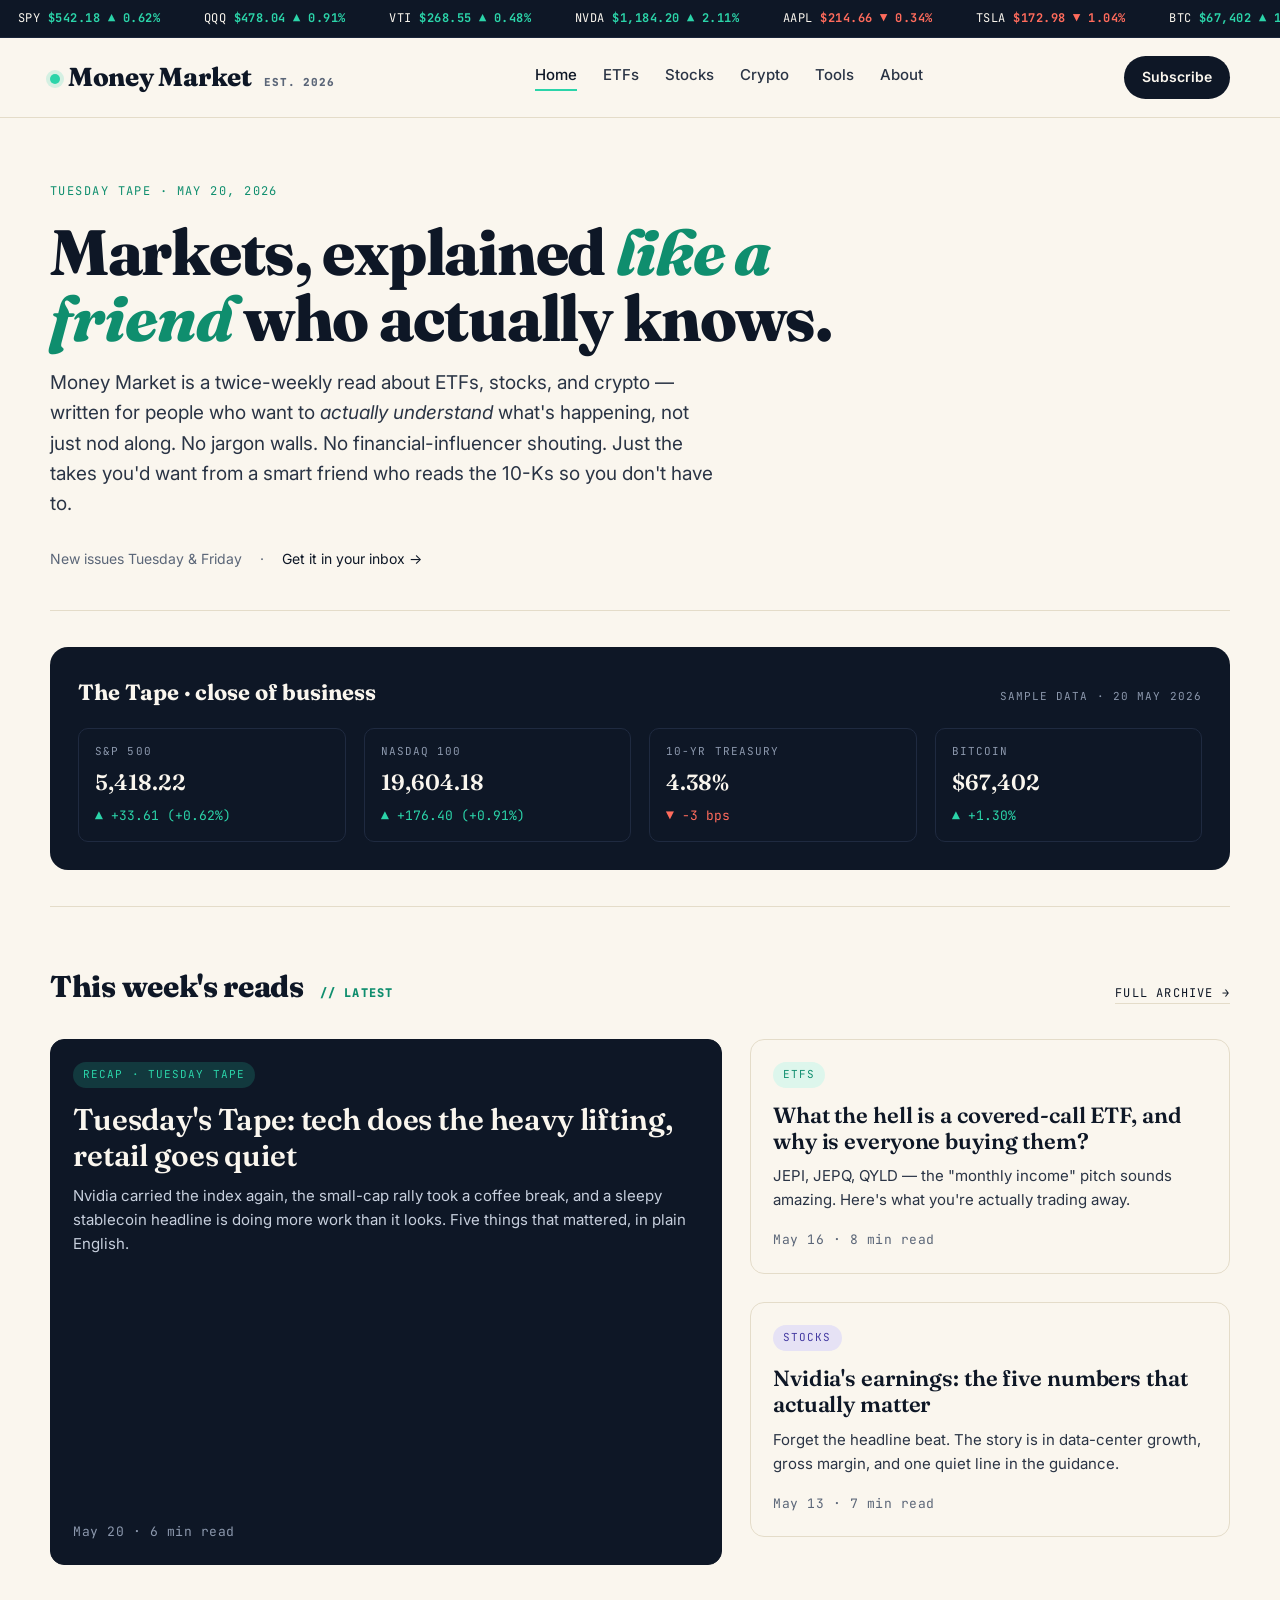
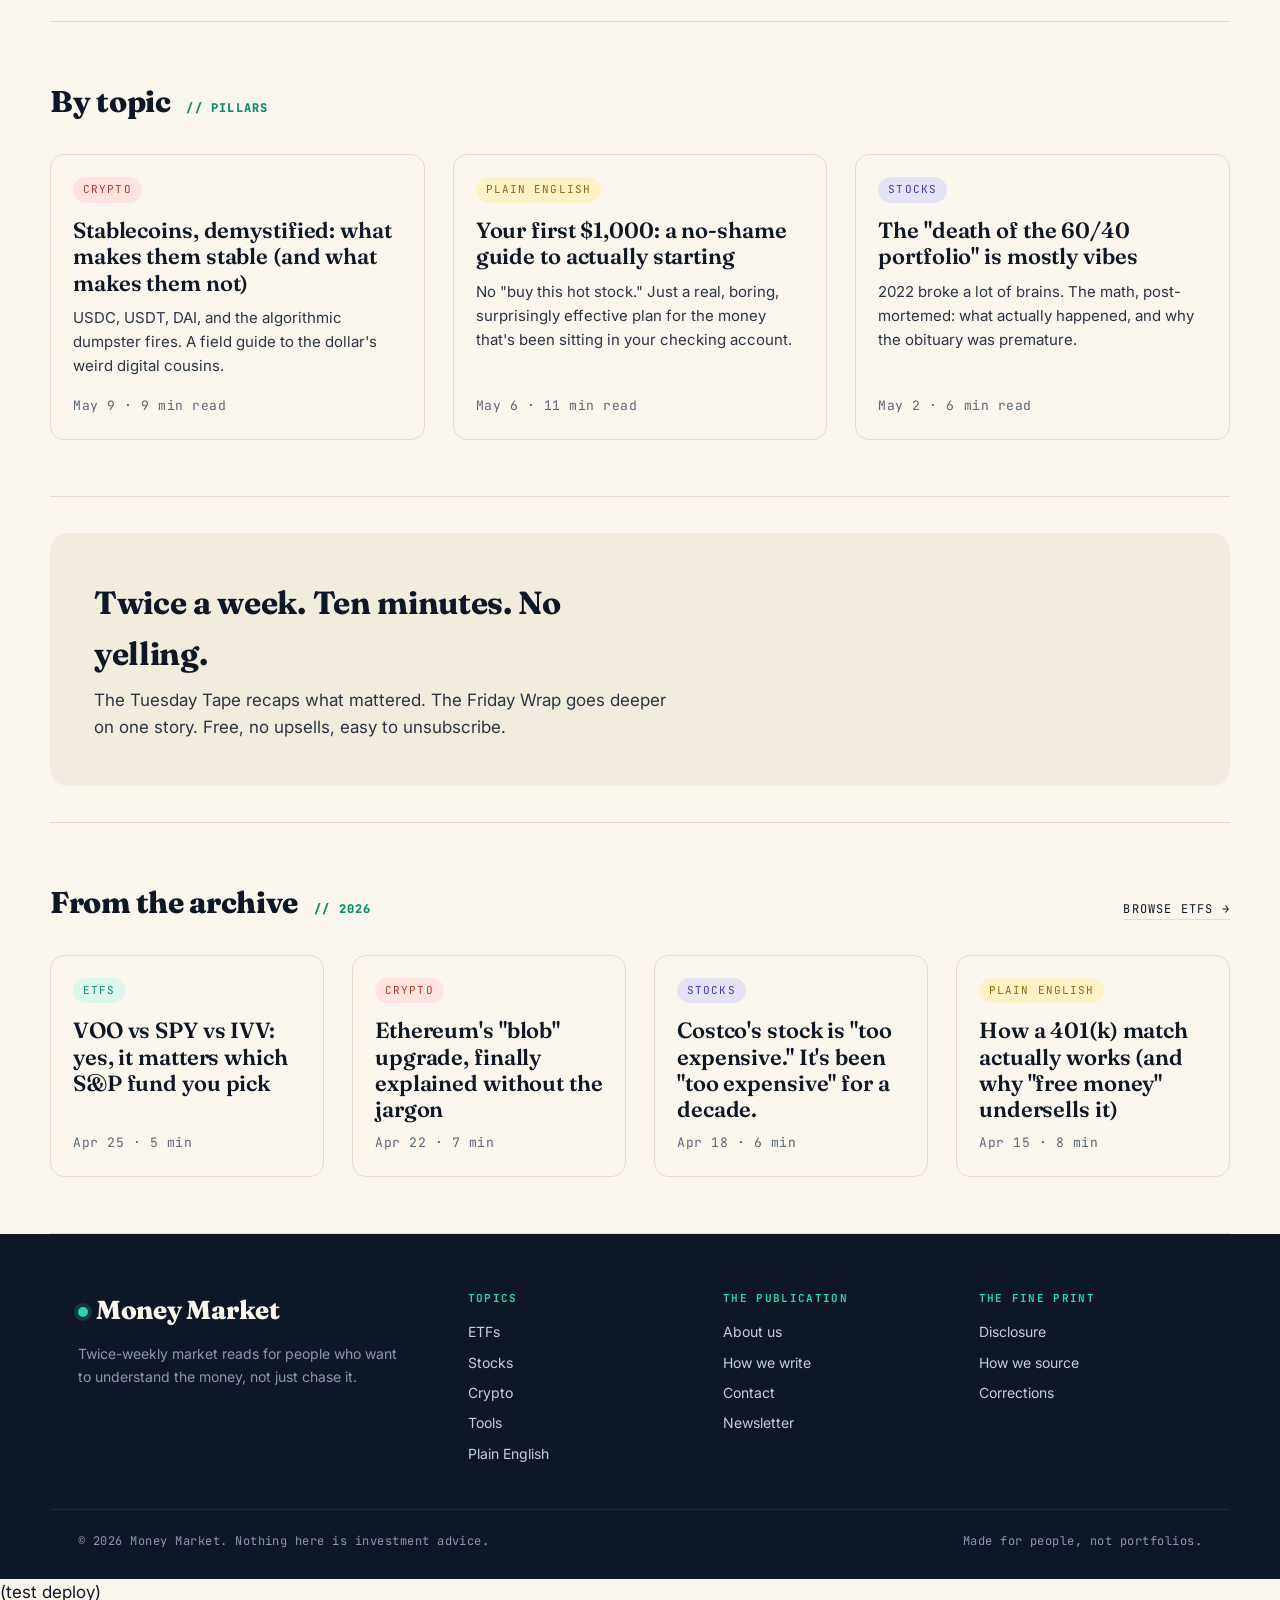
==== index.html @ 5005f194 "Update index.html" ====
<!doctype html>
<html lang="en">
<head>
  <meta charset="utf-8">
  <meta name="viewport" content="width=device-width, initial-scale=1">
  <title>Money Market — Markets, explained like a friend who doesent actually knows.</title>
  <meta name="description" content="Twice-weekly takes on ETFs, stocks, and crypto for people who want to actually understand what's happening — not just nod along.">
  <link rel="stylesheet" href="styles.css">
</head>
<body>

  <!-- Mock ticker (decorative). Sample data only, see disclosure. -->
  <div class="ticker" aria-hidden="true">
    <div class="ticker__track">
      <span>SPY <b class="up">$542.18 ▲ 0.62%</b></span>
      <span>QQQ <b class="up">$478.04 ▲ 0.91%</b></span>
      <span>VTI <b class="up">$268.55 ▲ 0.48%</b></span>
      <span>NVDA <b class="up">$1,184.20 ▲ 2.11%</b></span>
      <span>AAPL <b class="down">$214.66 ▼ 0.34%</b></span>
      <span>TSLA <b class="down">$172.98 ▼ 1.04%</b></span>
      <span>BTC <b class="up">$67,402 ▲ 1.30%</b></span>
      <span>ETH <b class="up">$3,712 ▲ 0.88%</b></span>
      <span>JEPI <b class="flat">$57.21 ◆ 0.02%</b></span>
      <span>SCHD <b class="up">$28.94 ▲ 0.21%</b></span>
      <span>VOO <b class="up">$498.10 ▲ 0.59%</b></span>
      <span>SOL <b class="down">$162.40 ▼ 2.10%</b></span>
      <!-- duplicated for seamless loop -->
      <span>SPY <b class="up">$542.18 ▲ 0.62%</b></span>
      <span>QQQ <b class="up">$478.04 ▲ 0.91%</b></span>
      <span>VTI <b class="up">$268.55 ▲ 0.48%</b></span>
      <span>NVDA <b class="up">$1,184.20 ▲ 2.11%</b></span>
      <span>AAPL <b class="down">$214.66 ▼ 0.34%</b></span>
      <span>TSLA <b class="down">$172.98 ▼ 1.04%</b></span>
      <span>BTC <b class="up">$67,402 ▲ 1.30%</b></span>
      <span>ETH <b class="up">$3,712 ▲ 0.88%</b></span>
    </div>
  </div>

  <header class="site-header">
    <div class="wrap nav">
      <a class="brand" href="index.html">
        <span class="brand__dot"></span>Money Market
        <span class="brand__tag">est. 2026</span>
      </a>
      <nav class="nav__links">
        <a href="index.html" class="active">Home</a>
        <a href="etfs.html">ETFs</a>
        <a href="stocks.html">Stocks</a>
        <a href="crypto.html">Crypto</a>
        <a href="tools.html">Tools</a>
        <a href="about.html">About</a>
      </nav>
      <a class="btn" href="#newsletter">Subscribe</a>
    </div>
  </header>

  <!-- HERO -->
  <section class="wrap hero">
    <div class="hero__eyebrow">Tuesday Tape · May 20, 2026</div>
    <h1 class="hero__title">Markets, explained <em>like a friend</em> who actually knows.</h1>
    <p class="hero__lede">
      Money Market is a twice-weekly read about ETFs, stocks, and crypto — written for
      people who want to <em>actually understand</em> what's happening, not just nod along.
      No jargon walls. No financial-influencer shouting. Just the takes you'd want from a smart friend
      who reads the 10-Ks so you don't have to.
    </p>
    <div class="hero__meta">
      <span>New issues Tuesday &amp; Friday</span>
      <span>·</span>
      <a href="#newsletter">Get it in your inbox →</a>
    </div>
  </section>

  <!-- MARKET SNAPSHOT -->
  <section class="wrap section section--tight">
    <div class="snapshot">
      <div class="snapshot__head">
        <h3>The Tape · close of business</h3>
        <span>Sample data · 20 May 2026</span>
      </div>
      <div class="snap">
        <div class="snap__label">S&amp;P 500</div>
        <div class="snap__price">5,418.22</div>
        <div class="snap__delta up">▲ +33.61 (+0.62%)</div>
      </div>
      <div class="snap">
        <div class="snap__label">Nasdaq 100</div>
        <div class="snap__price">19,604.18</div>
        <div class="snap__delta up">▲ +176.40 (+0.91%)</div>
      </div>
      <div class="snap">
        <div class="snap__label">10-Yr Treasury</div>
        <div class="snap__price">4.38%</div>
        <div class="snap__delta down">▼ −3 bps</div>
      </div>
      <div class="snap">
        <div class="snap__label">Bitcoin</div>
        <div class="snap__price">$67,402</div>
        <div class="snap__delta up">▲ +1.30%</div>
      </div>
    </div>
  </section>

  <!-- LATEST -->
  <section class="wrap section">
    <div class="section__head">
      <h2 class="section__title">This week's reads <small>// LATEST</small></h2>
      <a class="section__more" href="#archive">Full archive →</a>
    </div>

    <div class="grid grid--2">
      <article class="card card--feature">
        <span class="card__chip">Recap · Tuesday Tape</span>
        <h3 class="card__title"><a href="articles/tuesdays-tape.html">Tuesday's Tape: tech does the heavy lifting, retail goes quiet</a></h3>
        <p class="card__dek">
          Nvidia carried the index again, the small-cap rally took a coffee break, and a sleepy
          stablecoin headline is doing more work than it looks. Five things that mattered, in plain English.
        </p>
        <div class="card__meta">May 20 · 6 min read</div>
      </article>

      <div class="grid">
        <article class="card">
          <span class="card__chip card__chip--etf">ETFs</span>
          <h3 class="card__title"><a href="articles/covered-call-etfs.html">What the hell is a covered-call ETF, and why is everyone buying them?</a></h3>
          <p class="card__dek">JEPI, JEPQ, QYLD — the "monthly income" pitch sounds amazing. Here's what you're actually trading away.</p>
          <div class="card__meta">May 16 · 8 min read</div>
        </article>
        <article class="card">
          <span class="card__chip card__chip--stocks">Stocks</span>
          <h3 class="card__title"><a href="articles/nvidia-earnings.html">Nvidia's earnings: the five numbers that actually matter</a></h3>
          <p class="card__dek">Forget the headline beat. The story is in data-center growth, gross margin, and one quiet line in the guidance.</p>
          <div class="card__meta">May 13 · 7 min read</div>
        </article>
      </div>
    </div>
  </section>

  <!-- CATEGORIES -->
  <section class="wrap section">
    <div class="section__head">
      <h2 class="section__title">By topic <small>// PILLARS</small></h2>
    </div>
    <div class="grid grid--3">
      <article class="card">
        <span class="card__chip card__chip--crypto">Crypto</span>
        <h3 class="card__title"><a href="articles/stablecoins.html">Stablecoins, demystified: what makes them stable (and what makes them not)</a></h3>
        <p class="card__dek">USDC, USDT, DAI, and the algorithmic dumpster fires. A field guide to the dollar's weird digital cousins.</p>
        <div class="card__meta">May 9 · 9 min read</div>
      </article>
      <article class="card">
        <span class="card__chip card__chip--plain">Plain English</span>
        <h3 class="card__title"><a href="articles/first-1000.html">Your first $1,000: a no-shame guide to actually starting</a></h3>
        <p class="card__dek">No "buy this hot stock." Just a real, boring, surprisingly effective plan for the money that's been sitting in your checking account.</p>
        <div class="card__meta">May 6 · 11 min read</div>
      </article>
      <article class="card">
        <span class="card__chip card__chip--stocks">Stocks</span>
        <h3 class="card__title"><a href="articles/sixty-forty-vibes.html">The "death of the 60/40 portfolio" is mostly vibes</a></h3>
        <p class="card__dek">2022 broke a lot of brains. The math, post-mortemed: what actually happened, and why the obituary was premature.</p>
        <div class="card__meta">May 2 · 6 min read</div>
      </article>
    </div>
  </section>

  <!-- NEWSLETTER -->
  <section class="wrap section section--tight" id="newsletter">
    <div class="newsletter">
      <div>
        <h3>Twice a week. Ten minutes. No yelling.</h3>
        <p>The Tuesday Tape recaps what mattered. The Friday Wrap goes deeper on one story. Free, no upsells, easy to unsubscribe.</p>
      </div>
      <div class="beehiiv-embed">
        <script async src="https://subscribe-forms.beehiiv.com/v3/loader.js" data-beehiiv-form="59157cc8-a5b9-41ae-bf1d-0d9bd7d97d6d"></script>
      </div>
    </div>
  </section>

  <!-- ARCHIVE TEASER -->
  <section class="wrap section" id="archive">
    <div class="section__head">
      <h2 class="section__title">From the archive <small>// 2026</small></h2>
      <a class="section__more" href="etfs.html">Browse ETFs →</a>
    </div>
    <div class="grid grid--4">
      <article class="card">
        <span class="card__chip card__chip--etf">ETFs</span>
        <h3 class="card__title"><a href="etfs.html">VOO vs SPY vs IVV: yes, it matters which S&amp;P fund you pick</a></h3>
        <div class="card__meta">Apr 25 · 5 min</div>
      </article>
      <article class="card">
        <span class="card__chip card__chip--crypto">Crypto</span>
        <h3 class="card__title"><a href="crypto.html">Ethereum's "blob" upgrade, finally explained without the jargon</a></h3>
        <div class="card__meta">Apr 22 · 7 min</div>
      </article>
      <article class="card">
        <span class="card__chip card__chip--stocks">Stocks</span>
        <h3 class="card__title"><a href="stocks.html">Costco's stock is "too expensive." It's been "too expensive" for a decade.</a></h3>
        <div class="card__meta">Apr 18 · 6 min</div>
      </article>
      <article class="card">
        <span class="card__chip card__chip--plain">Plain English</span>
        <h3 class="card__title"><a href="articles/first-1000.html">How a 401(k) match actually works (and why "free money" undersells it)</a></h3>
        <div class="card__meta">Apr 15 · 8 min</div>
      </article>
    </div>
  </section>

  <!-- FOOTER -->
  <footer class="site-footer">
    <div class="wrap footer__grid">
      <div class="footer__brand">
        <a class="brand" href="index.html"><span class="brand__dot"></span>Money Market</a>
        <p>Twice-weekly market reads for people who want to understand the money, not just chase it.</p>
      </div>
      <div class="footer__col">
        <h4>Topics</h4>
        <ul>
          <li><a href="etfs.html">ETFs</a></li>
          <li><a href="stocks.html">Stocks</a></li>
          <li><a href="crypto.html">Crypto</a></li>
          <li><a href="tools.html">Tools</a></li>
          <li><a href="#">Plain English</a></li>
        </ul>
      </div>
      <div class="footer__col">
        <h4>The publication</h4>
        <ul>
          <li><a href="about.html">About us</a></li>
          <li><a href="about.html#voice">How we write</a></li>
          <li><a href="about.html#contact">Contact</a></li>
          <li><a href="#newsletter">Newsletter</a></li>
        </ul>
      </div>
      <div class="footer__col">
        <h4>The fine print</h4>
        <ul>
          <li><a href="about.html#disclosure">Disclosure</a></li>
          <li><a href="about.html#methodology">How we source</a></li>
          <li><a href="about.html#corrections">Corrections</a></li>
        </ul>
      </div>
    </div>
    <div class="wrap footer__legal">
      <span>© 2026 Money Market. Nothing here is investment advice.</span>
      <span>Made for people, not portfolios.</span>
    </div>
  </footer>

</body>
</html>
(test deploy)
---- styles.css ----
/* =========================================================
   Money Market — site stylesheet
   Voice: smart-friend conversational. Design: editorial, calm,
   with a tape-machine wink. No corporate dashboard energy.
   ========================================================= */

@import url('https://fonts.googleapis.com/css2?family=Fraunces:opsz,wght@9..144,400;9..144,600;9..144,800&family=Inter:wght@400;500;600;700&family=JetBrains+Mono:wght@500&display=swap');

:root {
  --ink:        #0E1726;   /* near-black navy, primary text */
  --ink-soft:   #2A3445;   /* secondary text */
  --slate:      #5B6678;   /* muted */
  --paper:      #FAF6EE;   /* warm cream background */
  --paper-2:    #F2ECDF;   /* slightly deeper cream for cards */
  --rule:       #E4DCC9;   /* hairlines on cream */
  --mint:       #2BD4A9;   /* money green, modern */
  --mint-deep:  #0F8E6E;   /* legible green on cream */
  --coral:      #FF6B5C;   /* down moves, warnings */
  --gold:       #E0B14A;   /* highlighter */
  --shadow:     0 1px 0 var(--rule), 0 18px 40px -28px rgba(14,23,38,0.25);

  --display: 'Fraunces', Georgia, 'Times New Roman', serif;
  --body:    'Inter', system-ui, -apple-system, Segoe UI, Roboto, sans-serif;
  --mono:    'JetBrains Mono', ui-monospace, SFMono-Regular, Menlo, monospace;

  --maxw: 1180px;
}

* { box-sizing: border-box; }

html { scroll-behavior: smooth; }

body {
  margin: 0;
  background: var(--paper);
  color: var(--ink);
  font-family: var(--body);
  font-size: 17px;
  line-height: 1.6;
  -webkit-font-smoothing: antialiased;
  text-rendering: optimizeLegibility;
}

a { color: var(--ink); text-decoration: none; border-bottom: 1px solid var(--rule); transition: border-color .15s, color .15s; }
a:hover { color: var(--mint-deep); border-color: var(--mint); }

img { max-width: 100%; display: block; }

.wrap { max-width: var(--maxw); margin: 0 auto; padding: 0 28px; }

/* ---------- Ticker tape ---------- */
.ticker {
  background: var(--ink);
  color: var(--paper);
  font-family: var(--mono);
  font-size: 12px;
  letter-spacing: .04em;
  overflow: hidden;
  white-space: nowrap;
  border-bottom: 1px solid #1a253a;
}
.ticker__track {
  display: inline-block;
  padding: 9px 0;
  animation: tape 60s linear infinite;
}
.ticker span { margin: 0 18px; }
.ticker .up   { color: var(--mint); }
.ticker .down { color: var(--coral); }
.ticker .flat { color: #9aa6b8; }
@keyframes tape { from { transform: translateX(0); } to { transform: translateX(-50%); } }

/* ---------- Header / nav ---------- */
.site-header {
  position: sticky; top: 0; z-index: 30;
  background: var(--paper);
  border-bottom: 1px solid var(--rule);
}
.nav {
  display: flex; align-items: center; justify-content: space-between;
  padding: 18px 0;
}
.brand {
  display: inline-flex; align-items: baseline; gap: 8px;
  font-family: var(--display);
  font-weight: 800;
  font-size: 26px;
  letter-spacing: -.01em;
  color: var(--ink);
  border: 0;
}
.brand__dot {
  display: inline-block; width: 10px; height: 10px;
  background: var(--mint); border-radius: 50%;
  transform: translateY(-2px);
  box-shadow: 0 0 0 4px rgba(43,212,169,.18);
}
.brand__tag {
  font-family: var(--mono); font-size: 11px; color: var(--slate);
  letter-spacing: .08em; text-transform: uppercase;
  margin-left: 4px;
}
.nav__links { display: flex; gap: 26px; }
.nav__links a {
  border: 0; font-weight: 500; font-size: 15px; color: var(--ink-soft);
}
.nav__links a:hover { color: var(--mint-deep); }
.nav__links a.active { color: var(--ink); border-bottom: 2px solid var(--mint); padding-bottom: 2px; }

.btn {
  display: inline-block;
  background: var(--ink); color: var(--paper);
  font-weight: 600; font-size: 14px;
  padding: 10px 18px; border-radius: 999px;
  border: 0; cursor: pointer;
  transition: transform .1s, background .15s;
}
.btn:hover { background: var(--mint-deep); color: var(--paper); }
.btn--ghost { background: transparent; color: var(--ink); border: 1px solid var(--ink); }
.btn--ghost:hover { background: var(--ink); color: var(--paper); }

/* ---------- Hero ---------- */
.hero {
  padding: 64px 0 40px;
  border-bottom: 1px solid var(--rule);
}
.hero__eyebrow {
  font-family: var(--mono); font-size: 12px; letter-spacing: .12em;
  color: var(--mint-deep); text-transform: uppercase; margin-bottom: 18px;
}
.hero__title {
  font-family: var(--display);
  font-weight: 800;
  font-size: clamp(38px, 5vw, 64px);
  line-height: 1.04;
  letter-spacing: -.02em;
  margin: 0 0 16px;
  max-width: 18ch;
}
.hero__title em { font-style: italic; color: var(--mint-deep); }
.hero__lede {
  font-size: 19px; max-width: 56ch; color: var(--ink-soft);
  margin: 0 0 28px;
}
.hero__meta { display: flex; gap: 18px; align-items: center; font-size: 14px; color: var(--slate); }
.hero__meta a { border: 0; }

/* ---------- Section heads ---------- */
.section { padding: 56px 0; border-bottom: 1px solid var(--rule); }
.section--tight { padding: 36px 0; }
.section__head {
  display: flex; align-items: baseline; justify-content: space-between;
  margin-bottom: 28px;
}
.section__title {
  font-family: var(--display); font-weight: 800; font-size: 30px;
  letter-spacing: -.01em; margin: 0;
}
.section__title small { font-family: var(--mono); font-size: 12px; color: var(--mint-deep); margin-left: 10px; letter-spacing: .1em; }
.section__more { font-family: var(--mono); font-size: 12px; letter-spacing: .1em; text-transform: uppercase; }

/* ---------- Card grid ---------- */
.grid { display: grid; gap: 28px; }
.grid--3 { grid-template-columns: repeat(3, 1fr); }
.grid--2 { grid-template-columns: 1.4fr 1fr; }
.grid--4 { grid-template-columns: repeat(4, 1fr); }
@media (max-width: 900px) {
  .grid--3, .grid--4 { grid-template-columns: 1fr 1fr; }
  .grid--2 { grid-template-columns: 1fr; }
}
@media (max-width: 600px) {
  .grid--3, .grid--4 { grid-template-columns: 1fr; }
}

.card {
  background: var(--paper);
  border: 1px solid var(--rule);
  border-radius: 14px;
  padding: 22px;
  display: flex; flex-direction: column;
  transition: transform .15s, box-shadow .2s;
}
.card:hover { transform: translateY(-2px); box-shadow: var(--shadow); }
.card__chip {
  align-self: flex-start;
  font-family: var(--mono); font-size: 11px;
  text-transform: uppercase; letter-spacing: .1em;
  padding: 4px 10px; border-radius: 999px;
  background: var(--paper-2); color: var(--ink-soft);
  margin-bottom: 14px;
}
.card__chip--etf    { background: #DDF6EC; color: #0F8E6E; }
.card__chip--stocks { background: #E6E2F5; color: #4339A1; }
.card__chip--crypto { background: #FFE3DE; color: #B5382B; }
.card__chip--plain  { background: #FFF1C7; color: #8a6b14; }
.card__chip--recap  { background: #1a253a; color: var(--mint); }

.card__title {
  font-family: var(--display); font-weight: 600;
  font-size: 22px; line-height: 1.2; margin: 0 0 10px;
  letter-spacing: -.005em;
}
.card__title a { border: 0; color: var(--ink); }
.card__title a:hover { color: var(--mint-deep); }
.card__dek { color: var(--ink-soft); font-size: 15px; margin: 0 0 18px; }
.card__meta { margin-top: auto; font-size: 13px; color: var(--slate); font-family: var(--mono); letter-spacing: .04em; }

.card--feature {
  grid-row: span 2;
  background: var(--ink); color: var(--paper);
  border-color: var(--ink);
}
.card--feature .card__chip { background: rgba(43,212,169,.18); color: var(--mint); }
.card--feature .card__title { font-size: 30px; }
.card--feature .card__title a { color: var(--paper); }
.card--feature .card__dek { color: #c7cfdd; }
.card--feature .card__meta { color: #8c98ad; }

/* ---------- Market snapshot widget ---------- */
.snapshot {
  background: var(--ink); color: var(--paper);
  border-radius: 18px; padding: 28px;
  display: grid; grid-template-columns: repeat(4, 1fr); gap: 18px;
}
.snapshot__head { grid-column: 1 / -1; display: flex; justify-content: space-between; align-items: baseline; }
.snapshot__head h3 { font-family: var(--display); margin: 0; font-size: 22px; }
.snapshot__head span { font-family: var(--mono); font-size: 11px; color: #8c98ad; letter-spacing: .1em; text-transform: uppercase; }
.snap {
  border: 1px solid #1f2a40; border-radius: 10px; padding: 14px 16px;
}
.snap__label { font-family: var(--mono); font-size: 11px; color: #8c98ad; letter-spacing: .1em; text-transform: uppercase; }
.snap__price { font-family: var(--display); font-weight: 600; font-size: 22px; margin-top: 4px; }
.snap__delta { font-family: var(--mono); font-size: 13px; margin-top: 6px; }
.snap__delta.up   { color: var(--mint); }
.snap__delta.down { color: var(--coral); }
@media (max-width: 700px) { .snapshot { grid-template-columns: 1fr 1fr; } }

/* ---------- Newsletter ---------- */
.newsletter {
  background: var(--paper-2); border-radius: 18px;
  padding: 44px; display: grid; grid-template-columns: 1.2fr 1fr; gap: 28px; align-items: center;
}
.newsletter h3 { font-family: var(--display); font-size: 32px; margin: 0 0 8px; letter-spacing: -.01em; }
.newsletter p { color: var(--ink-soft); margin: 0; }
.newsletter form { display: flex; gap: 8px; }
.newsletter input {
  flex: 1; padding: 14px 16px; border-radius: 999px;
  border: 1px solid var(--rule); background: var(--paper);
  font: inherit; color: var(--ink);
}
.newsletter input:focus { outline: 2px solid var(--mint); }

/* Beehiiv embed container — lives in the right column of .newsletter */
.beehiiv-embed { width: 100%; min-height: 64px; }
.beehiiv-embed iframe { width: 100% !important; max-width: none !important; }

@media (max-width: 760px) { .newsletter { grid-template-columns: 1fr; padding: 28px; } }

/* ---------- Article ---------- */
.article {
  max-width: 720px; margin: 0 auto;
  padding: 56px 28px 80px;
}
.article__chip { display: inline-block; font-family: var(--mono); font-size: 11px; text-transform: uppercase; letter-spacing: .12em; padding: 4px 10px; border-radius: 999px; background: var(--paper-2); color: var(--ink-soft); margin-bottom: 24px; }
.article h1 {
  font-family: var(--display); font-weight: 800;
  font-size: clamp(34px, 4.4vw, 52px); line-height: 1.05;
  letter-spacing: -.02em; margin: 0 0 18px;
}
.article .dek {
  font-size: 21px; line-height: 1.45; color: var(--ink-soft);
  margin: 0 0 28px; font-family: var(--display); font-weight: 400;
}
.article .byline {
  display: flex; gap: 14px; align-items: center;
  font-size: 14px; color: var(--slate);
  border-top: 1px solid var(--rule); border-bottom: 1px solid var(--rule);
  padding: 14px 0; margin-bottom: 36px;
}
.byline strong { color: var(--ink); font-weight: 600; }
.byline .dot { width: 4px; height: 4px; background: var(--slate); border-radius: 50%; }

.article p, .article ul, .article ol { font-size: 18px; line-height: 1.7; color: var(--ink); }
.article p { margin: 0 0 22px; }
.article p:first-of-type::first-letter {
  font-family: var(--display); font-weight: 800;
  font-size: 4em; line-height: .82; float: left;
  padding: 4px 10px 0 0; color: var(--mint-deep);
}
.article h2 {
  font-family: var(--display); font-weight: 700;
  font-size: 30px; letter-spacing: -.01em;
  margin: 48px 0 14px;
}
.article h3 { font-family: var(--display); font-weight: 600; font-size: 22px; margin: 36px 0 10px; }
.article ul, .article ol { padding-left: 22px; margin: 0 0 22px; }
.article li { margin-bottom: 8px; }
.article a { border-bottom: 1px solid var(--mint); }

.article blockquote {
  border: 0; margin: 36px 0;
  font-family: var(--display); font-style: italic; font-weight: 400;
  font-size: 26px; line-height: 1.3; color: var(--ink);
  border-left: 3px solid var(--mint); padding-left: 22px;
}

/* Callout boxes — the "plain english" voice */
.callout {
  background: var(--paper-2); border-radius: 14px;
  padding: 22px 24px; margin: 32px 0;
  border-left: 4px solid var(--mint);
}
.callout__label {
  font-family: var(--mono); font-size: 11px; letter-spacing: .12em;
  text-transform: uppercase; color: var(--mint-deep);
  margin-bottom: 8px; display: block;
}
.callout p { font-size: 16px; margin: 0; color: var(--ink-soft); }
.callout p + p { margin-top: 10px; }
.callout--warn { border-left-color: var(--coral); }
.callout--warn .callout__label { color: #B5382B; }
.callout--data { border-left-color: var(--gold); background: #FFF7DC; }
.callout--data .callout__label { color: #8a6b14; }

/* Tables */
.article table {
  width: 100%; border-collapse: collapse; margin: 28px 0;
  font-size: 15px;
}
.article th, .article td {
  text-align: left; padding: 12px 14px;
  border-bottom: 1px solid var(--rule);
}
.article th {
  font-family: var(--mono); font-size: 12px; text-transform: uppercase;
  letter-spacing: .08em; color: var(--slate); font-weight: 600;
  border-bottom: 2px solid var(--ink);
}
.article tbody tr:hover { background: var(--paper-2); }
.num { font-family: var(--mono); text-align: right; }
.up   { color: var(--mint-deep); }
.down { color: var(--coral); }

/* Footnote-y disclosure */
.disclosure {
  margin-top: 48px; padding-top: 22px;
  border-top: 1px solid var(--rule);
  font-size: 13px; color: var(--slate);
}

/* Read next */
.read-next { padding: 56px 0; background: var(--paper-2); border-top: 1px solid var(--rule); }

/* ---------- Footer ---------- */
.site-footer {
  background: var(--ink); color: #c7cfdd;
  padding: 56px 0 28px;
}
.site-footer a { color: #c7cfdd; border: 0; }
.site-footer a:hover { color: var(--mint); }
.footer__grid {
  display: grid; grid-template-columns: 1.6fr repeat(3, 1fr);
  gap: 32px; padding-bottom: 36px;
  border-bottom: 1px solid #1f2a40;
}
.footer__brand .brand { color: var(--paper); }
.footer__brand p { color: #8c98ad; font-size: 14px; margin: 12px 0 0; max-width: 36ch; }
.footer__col h4 {
  font-family: var(--mono); font-size: 11px; letter-spacing: .12em;
  text-transform: uppercase; color: var(--mint); margin: 0 0 14px;
}
.footer__col ul { list-style: none; padding: 0; margin: 0; }
.footer__col li { margin-bottom: 8px; font-size: 14px; }
.footer__legal {
  display: flex; justify-content: space-between; align-items: center;
  padding-top: 22px; font-size: 12px; color: #8c98ad; font-family: var(--mono);
  letter-spacing: .04em;
}
@media (max-width: 760px) { .footer__grid { grid-template-columns: 1fr 1fr; } }

/* ---------- Tiny "About this site" badge on category pages ---------- */
.category-hero {
  padding: 56px 0 36px; border-bottom: 1px solid var(--rule);
}
.category-hero h1 { font-family: var(--display); font-weight: 800; font-size: clamp(40px, 5vw, 60px); letter-spacing: -.02em; margin: 0 0 10px; }
.category-hero p { font-size: 19px; color: var(--ink-soft); max-width: 6
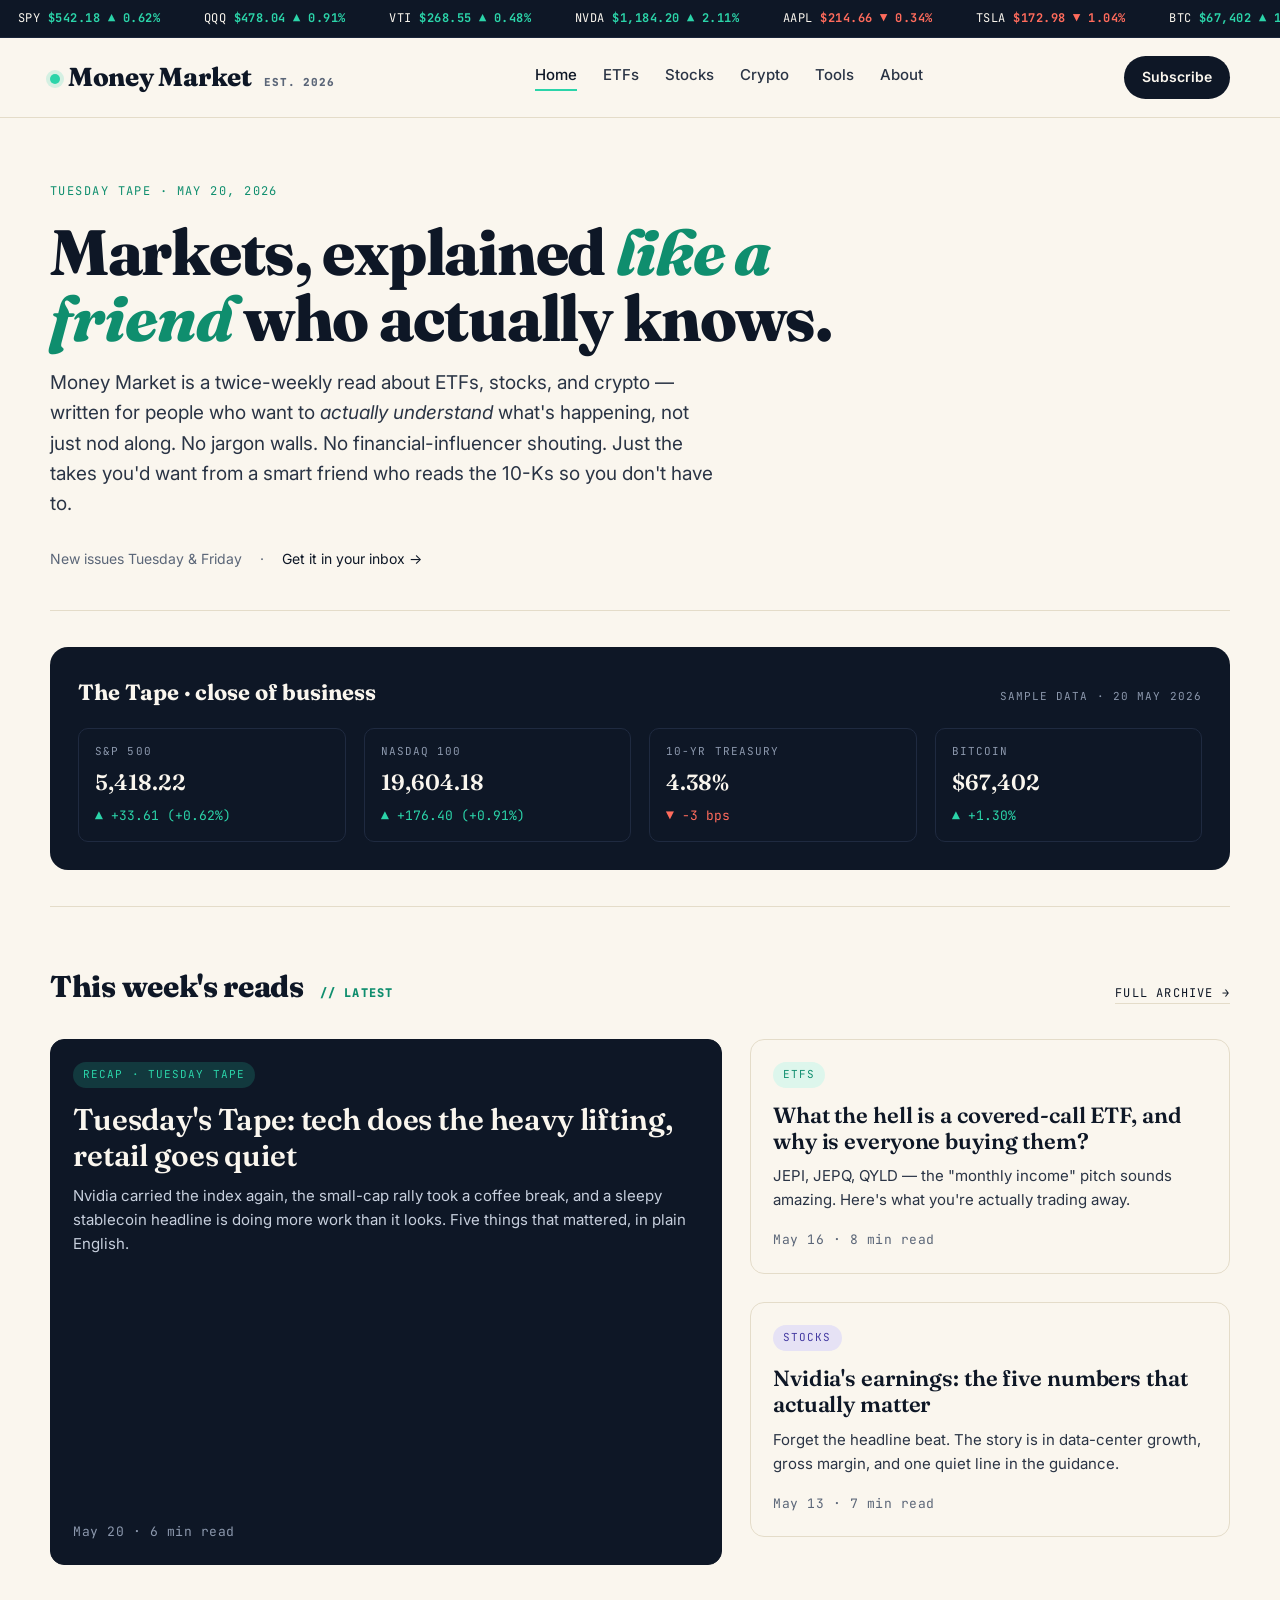
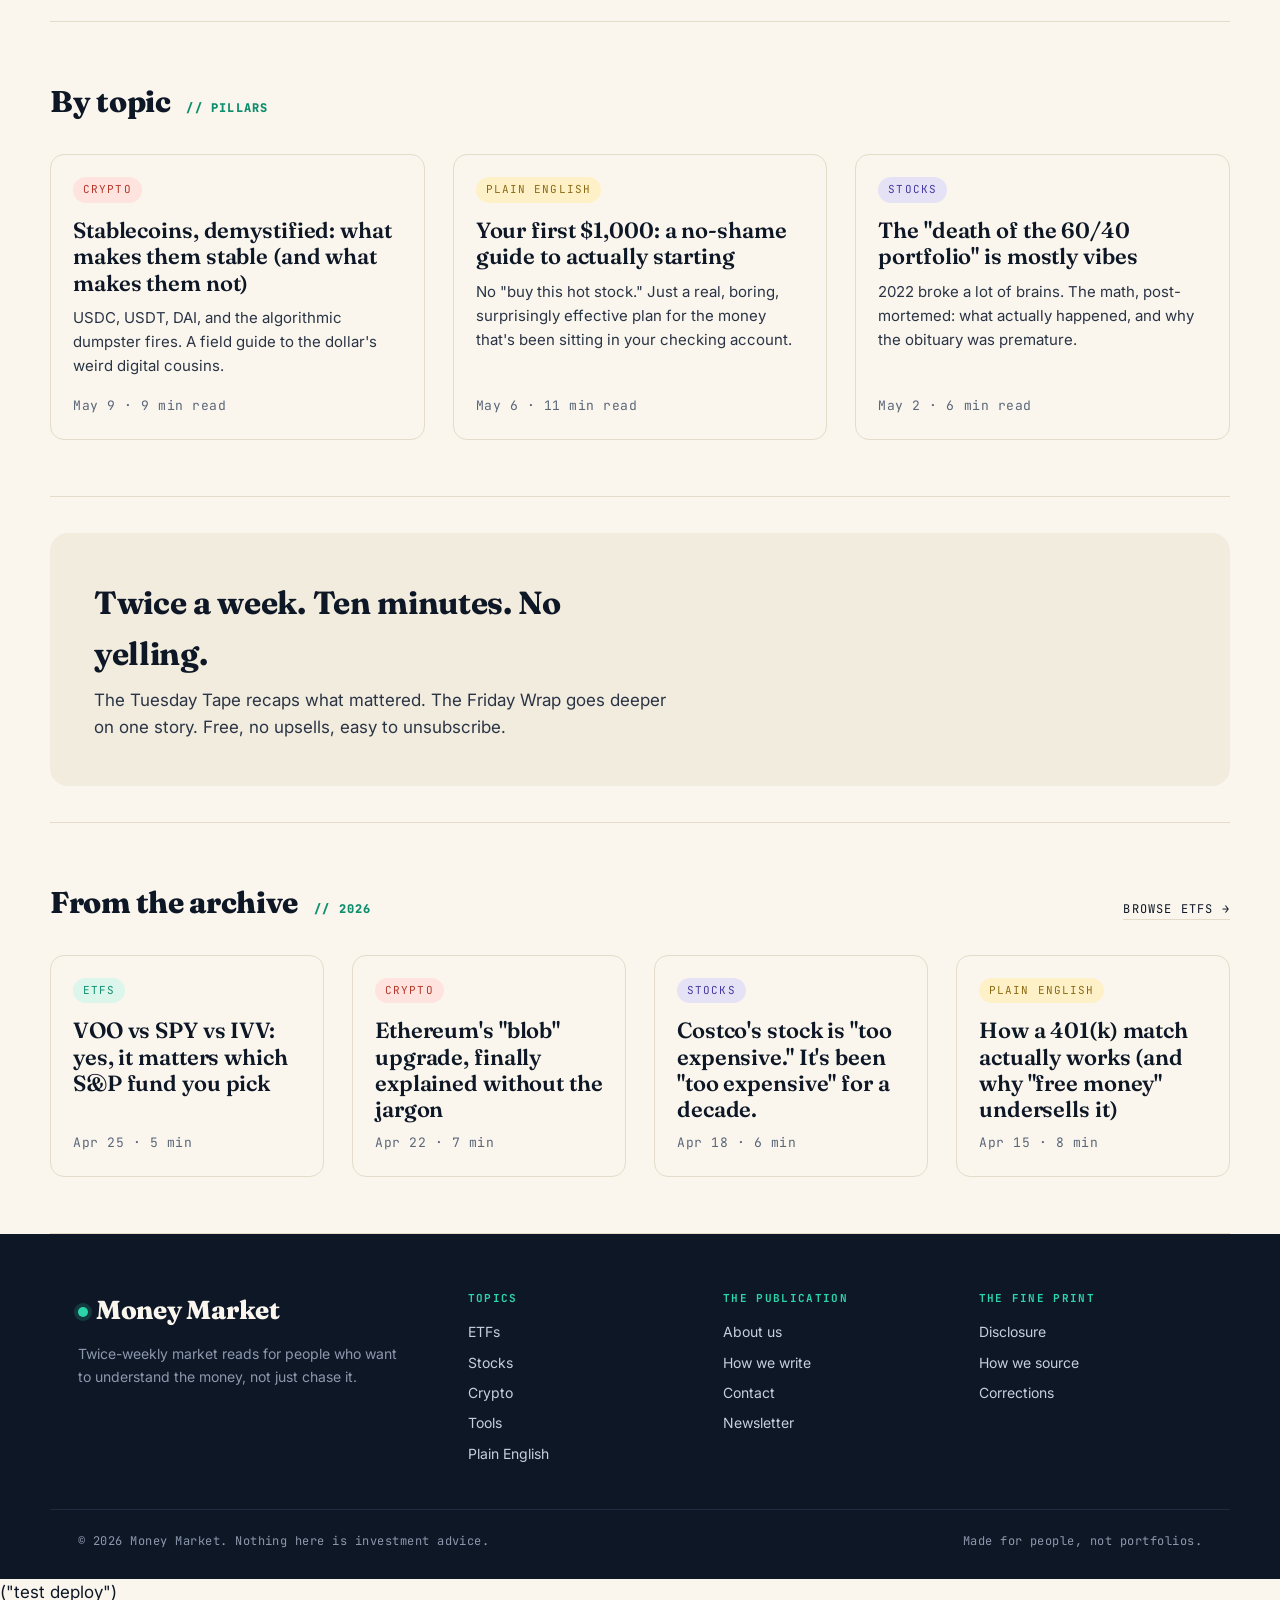
==== commit c85640d1: "Update index.html" ====
--- a/index.html
+++ b/index.html
@@ -249,4 +249,4 @@
 
 </body>
 </html>
-(test deploy)
+ ("test deploy")
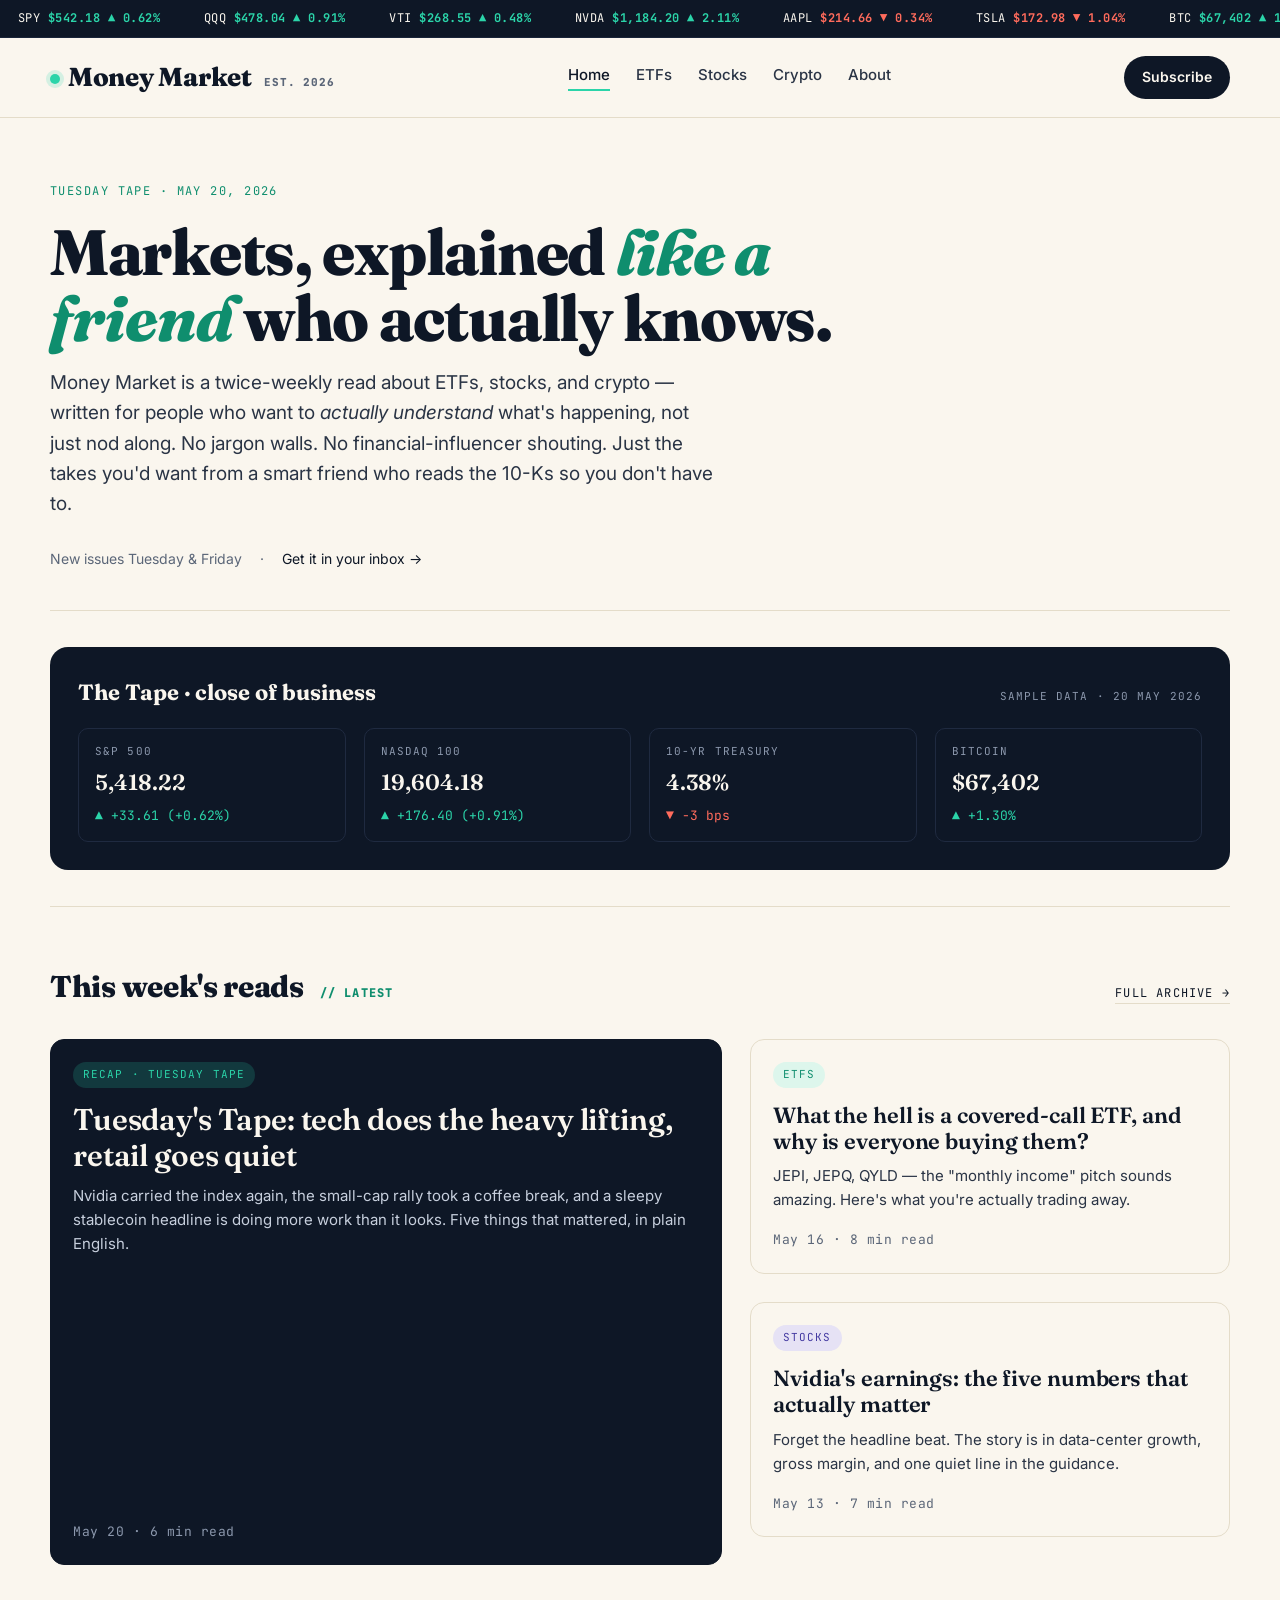
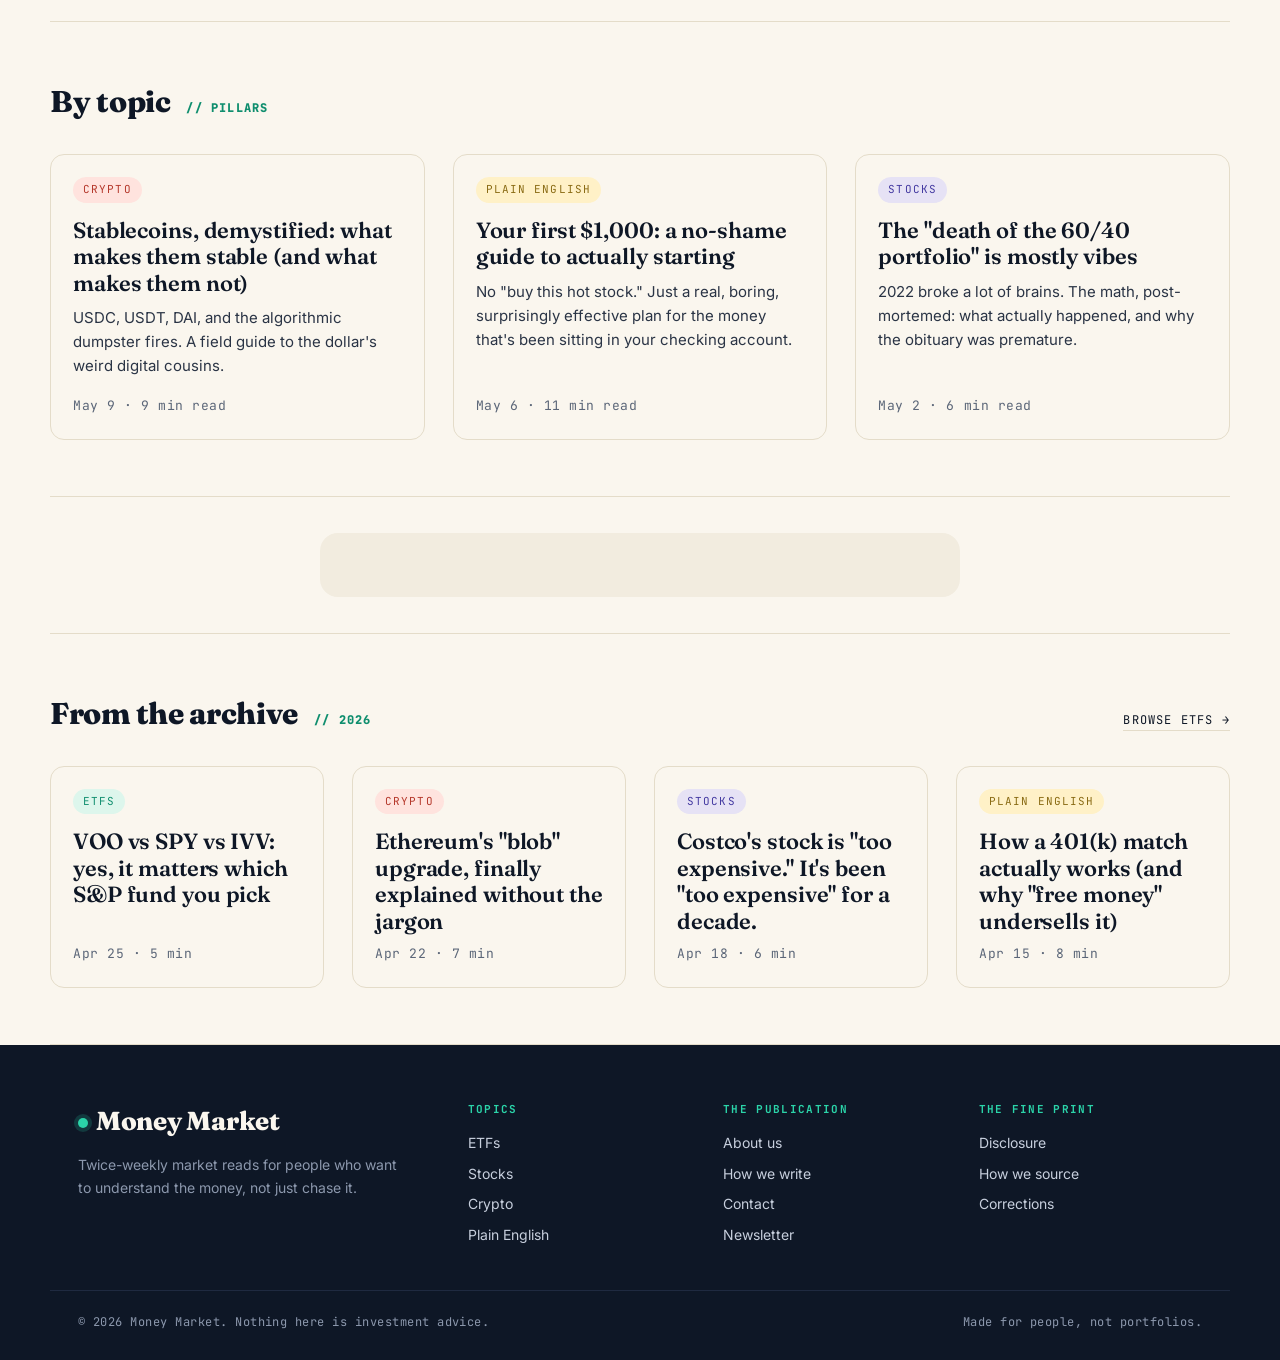
==== commit acc95cad: "Wire Beehiiv subscribe form into all pages" ====
--- a/index.html
+++ b/index.html
@@ -3,7 +3,7 @@
 <head>
   <meta charset="utf-8">
   <meta name="viewport" content="width=device-width, initial-scale=1">
-  <title>Money Market — Markets, explained like a friend who doesent actually knows.</title>
+  <title>Money Market — Markets, explained like a friend who actually knows.</title>
   <meta name="description" content="Twice-weekly takes on ETFs, stocks, and crypto for people who want to actually understand what's happening — not just nod along.">
   <link rel="stylesheet" href="styles.css">
 </head>
@@ -47,7 +47,6 @@
         <a href="etfs.html">ETFs</a>
         <a href="stocks.html">Stocks</a>
         <a href="crypto.html">Crypto</a>
-        <a href="tools.html">Tools</a>
         <a href="about.html">About</a>
       </nav>
       <a class="btn" href="#newsletter">Subscribe</a>
@@ -165,14 +164,8 @@
 
   <!-- NEWSLETTER -->
   <section class="wrap section section--tight" id="newsletter">
-    <div class="newsletter">
-      <div>
-        <h3>Twice a week. Ten minutes. No yelling.</h3>
-        <p>The Tuesday Tape recaps what mattered. The Friday Wrap goes deeper on one story. Free, no upsells, easy to unsubscribe.</p>
-      </div>
-      <div class="beehiiv-embed">
-        <script async src="https://subscribe-forms.beehiiv.com/v3/loader.js" data-beehiiv-form="59157cc8-a5b9-41ae-bf1d-0d9bd7d97d6d"></script>
-      </div>
+    <div class="newsletter-embed">
+      <script async src="https://subscribe-forms.beehiiv.com/v3/loader.js" data-beehiiv-form="59157cc8-a5b9-41ae-bf1d-0d9bd7d97d6d"></script>
     </div>
   </section>
 
@@ -219,7 +212,6 @@
           <li><a href="etfs.html">ETFs</a></li>
           <li><a href="stocks.html">Stocks</a></li>
           <li><a href="crypto.html">Crypto</a></li>
-          <li><a href="tools.html">Tools</a></li>
           <li><a href="#">Plain English</a></li>
         </ul>
       </div>
@@ -249,4 +241,3 @@
 
 </body>
 </html>
- ("test deploy")
--- a/styles.css
+++ b/styles.css
@@ -249,12 +249,15 @@
   font: inherit; color: var(--ink);
 }
 .newsletter input:focus { outline: 2px solid var(--mint); }
-
-/* Beehiiv embed container — lives in the right column of .newsletter */
-.beehiiv-embed { width: 100%; min-height: 64px; }
-.beehiiv-embed iframe { width: 100% !important; max-width: none !important; }
-
 @media (max-width: 760px) { .newsletter { grid-template-columns: 1fr; padding: 28px; } }
+
+/* Beehiiv embed wrapper */
+.newsletter-embed {
+  background: var(--paper-2); border-radius: 18px;
+  padding: 32px 24px; max-width: 640px; margin: 0 auto;
+  display: flex; justify-content: center;
+}
+.newsletter-embed iframe { max-width: 100% !important; width: 100% !important; }
 
 /* ---------- Article ---------- */
 .article {
@@ -383,4 +386,5 @@
   padding: 56px 0 36px; border-bottom: 1px solid var(--rule);
 }
 .category-hero h1 { font-family: var(--display); font-weight: 800; font-size: clamp(40px, 5vw, 60px); letter-spacing: -.02em; margin: 0 0 10px; }
-.category-hero p { font-size: 19px; color: var(--ink-soft); max-width: 6+.category-hero p { font-size: 19px; color: var(--ink-soft); max-width: 60ch; margin: 0; }
+.category-hero .chip { display: inline-block; font-family: var(--mono); font-size: 12px; letter-spacing: .12em; text-transform: uppercase; color: var(--mint-deep); margin-bottom: 14px; }
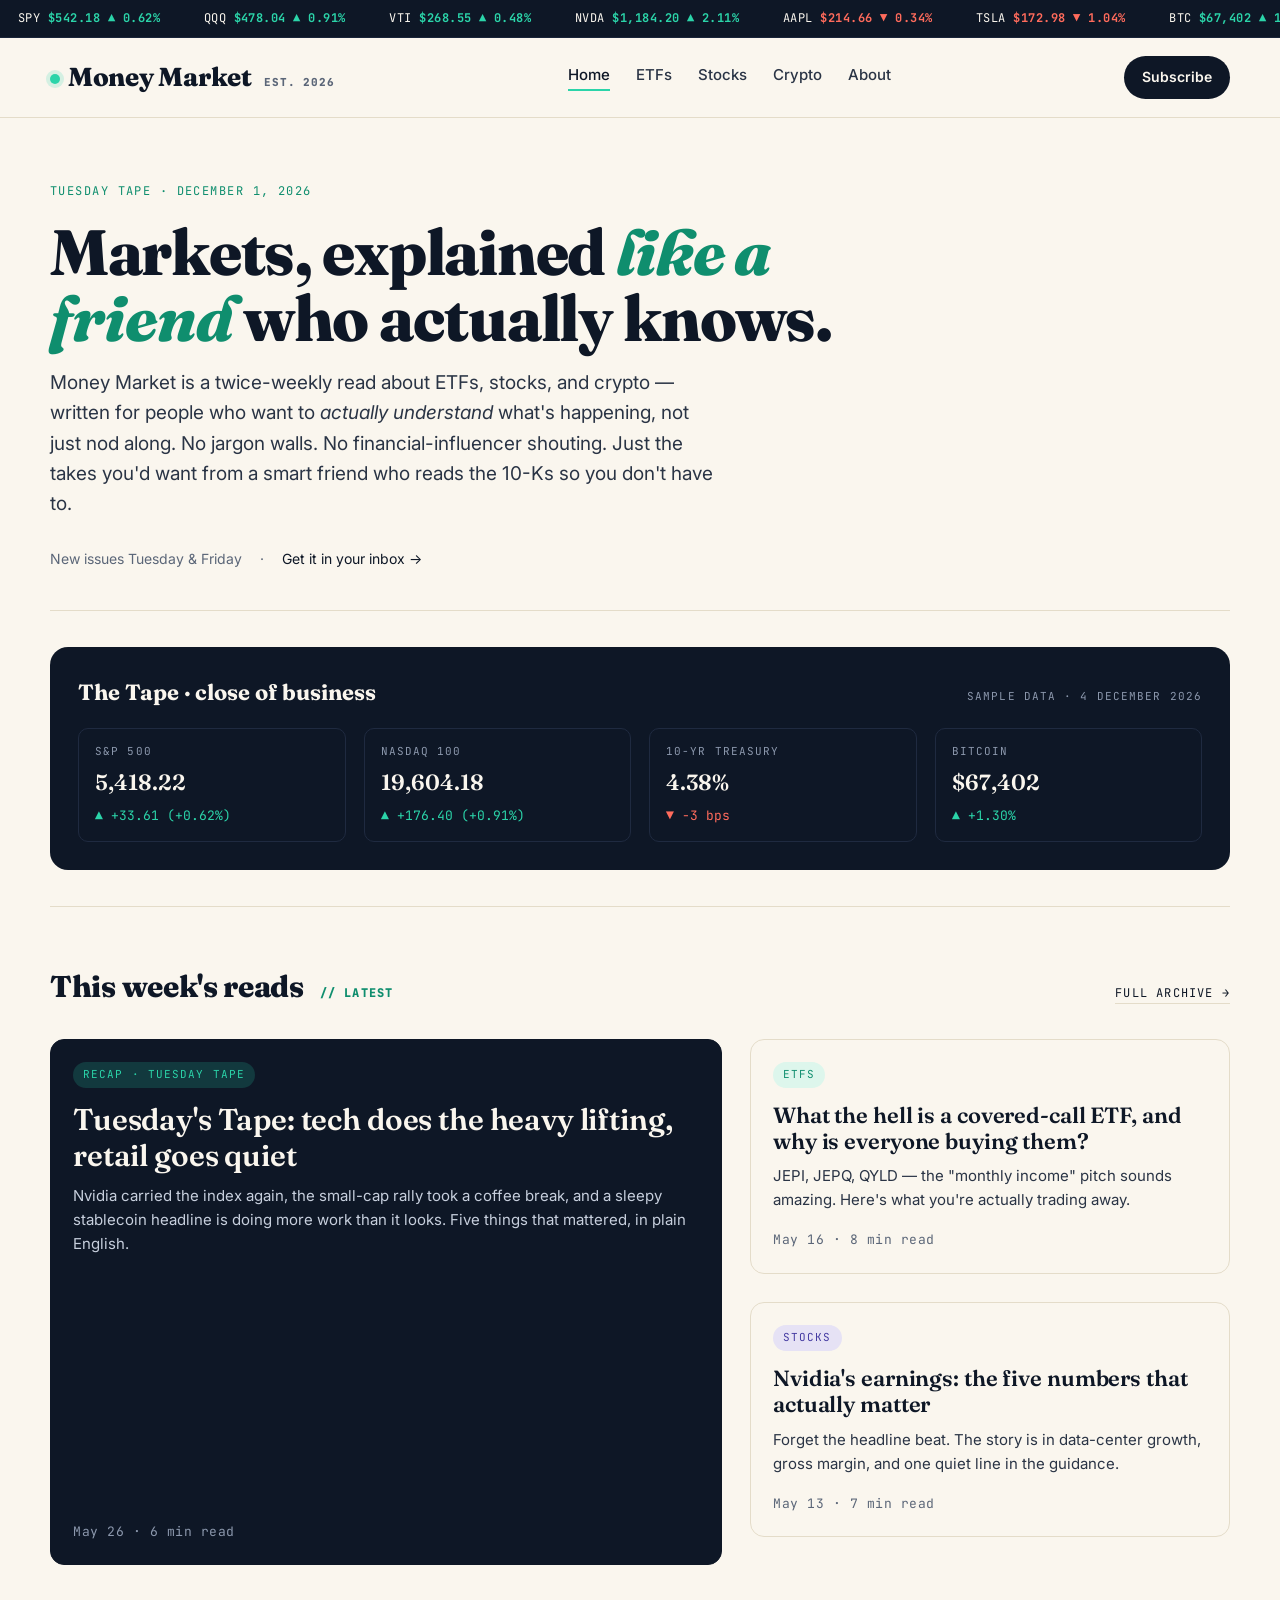
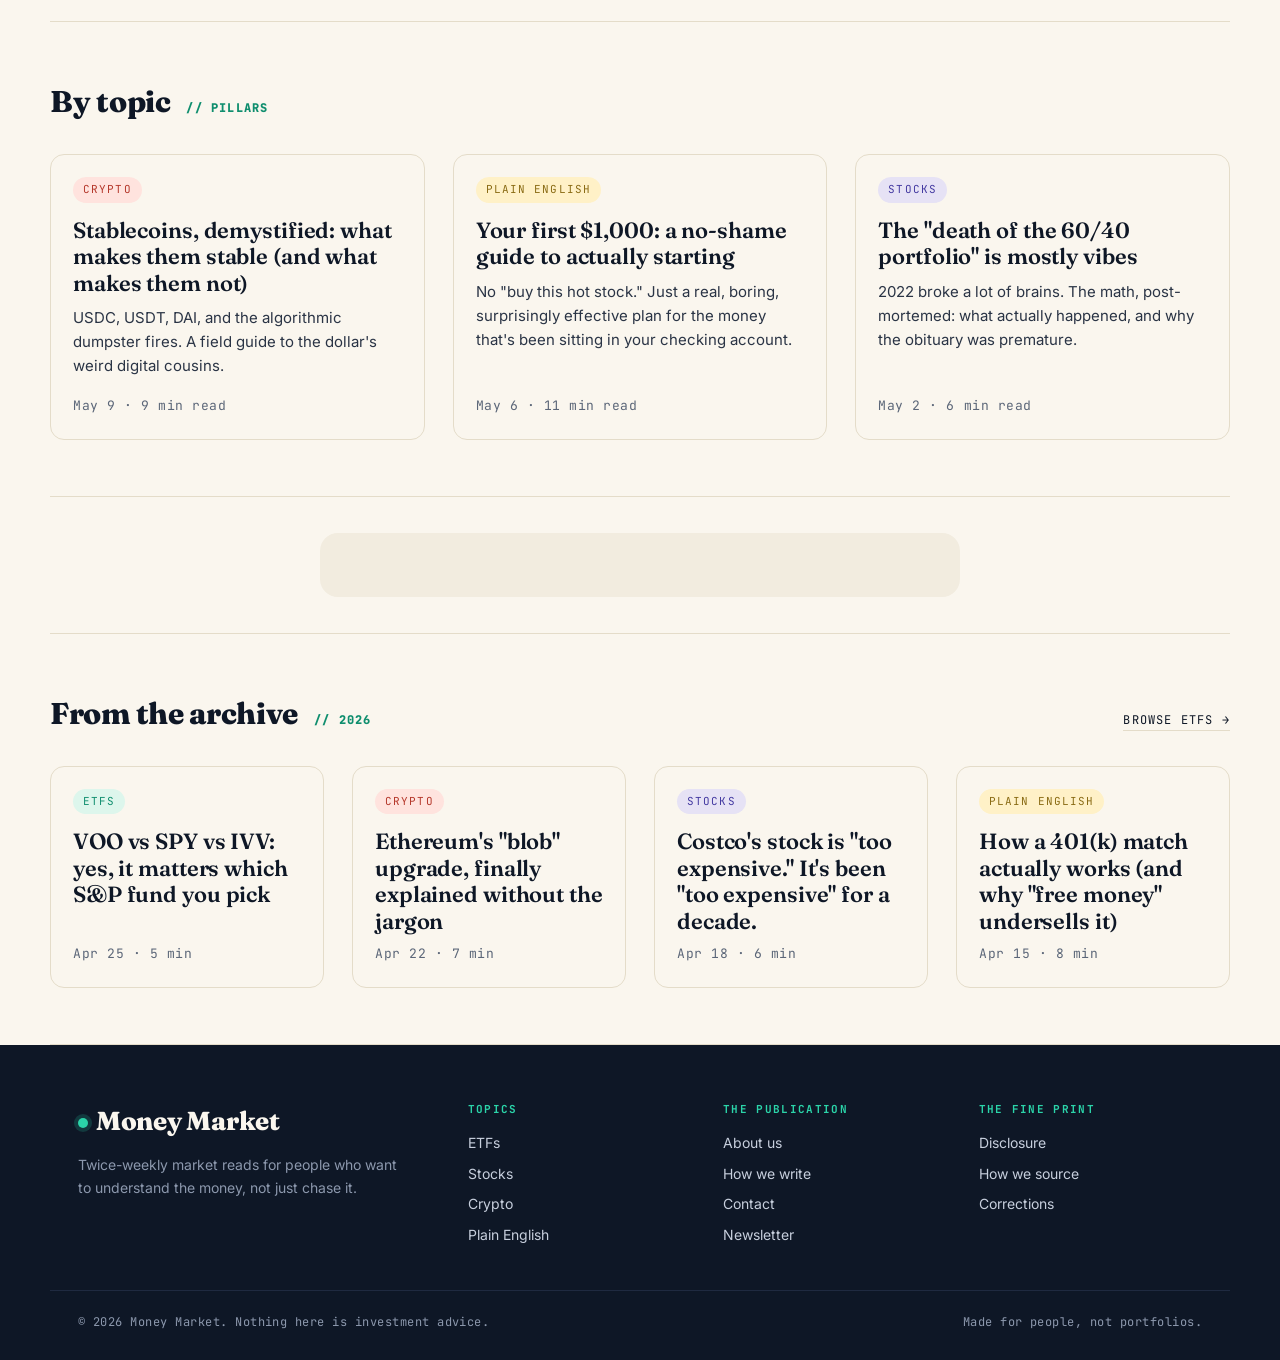
==== commit 6ceb44e8: "Fix stale May 20 dates + add auto-updating date script" ====
--- a/index.html
+++ b/index.html
@@ -55,7 +55,7 @@
 
   <!-- HERO -->
   <section class="wrap hero">
-    <div class="hero__eyebrow">Tuesday Tape · May 20, 2026</div>
+    <div class="hero__eyebrow" id="hero-eyebrow">Tuesday Tape · May 26, 2026</div>
     <h1 class="hero__title">Markets, explained <em>like a friend</em> who actually knows.</h1>
     <p class="hero__lede">
       Money Market is a twice-weekly read about ETFs, stocks, and crypto — written for
@@ -75,7 +75,7 @@
     <div class="snapshot">
       <div class="snapshot__head">
         <h3>The Tape · close of business</h3>
-        <span>Sample data · 20 May 2026</span>
+        <span id="snapshot-date">Sample data · 29 May 2026</span>
       </div>
       <div class="snap">
         <div class="snap__label">S&amp;P 500</div>
@@ -115,7 +115,7 @@
           Nvidia carried the index again, the small-cap rally took a coffee break, and a sleepy
           stablecoin headline is doing more work than it looks. Five things that mattered, in plain English.
         </p>
-        <div class="card__meta">May 20 · 6 min read</div>
+        <div class="card__meta">May 26 · 6 min read</div>
       </article>
 
       <div class="grid">
@@ -239,5 +239,33 @@
     </div>
   </footer>
 
+  <script>
+    // Auto-update the Tuesday Tape eyebrow and snapshot date
+    (function() {
+      var today = new Date();
+      var dow = today.getDay(); // 0=Sun, 1=Mon, 2=Tue, ..., 5=Fri, 6=Sat
+
+      // Most recent Tuesday (today if today is Tuesday)
+      var tuesOffset = (dow - 2 + 7) % 7;
+      var tuesday = new Date(today);
+      tuesday.setDate(today.getDate() - tuesOffset);
+
+      // Most recent Friday close (today if today is Friday, otherwise previous Friday)
+      var friOffset = (dow - 5 + 7) % 7;
+      var friday = new Date(today);
+      friday.setDate(today.getDate() - friOffset);
+
+      var heroEl = document.getElementById('hero-eyebrow');
+      if (heroEl) {
+        heroEl.textContent = 'Tuesday Tape · ' +
+          tuesday.toLocaleDateString('en-US', { month: 'long', day: 'numeric', year: 'numeric' });
+      }
+      var snapEl = document.getElementById('snapshot-date');
+      if (snapEl) {
+        snapEl.textContent = 'Sample data · ' +
+          friday.toLocaleDateString('en-GB', { day: 'numeric', month: 'long', year: 'numeric' });
+      }
+    })();
+  </script>
 </body>
 </html>
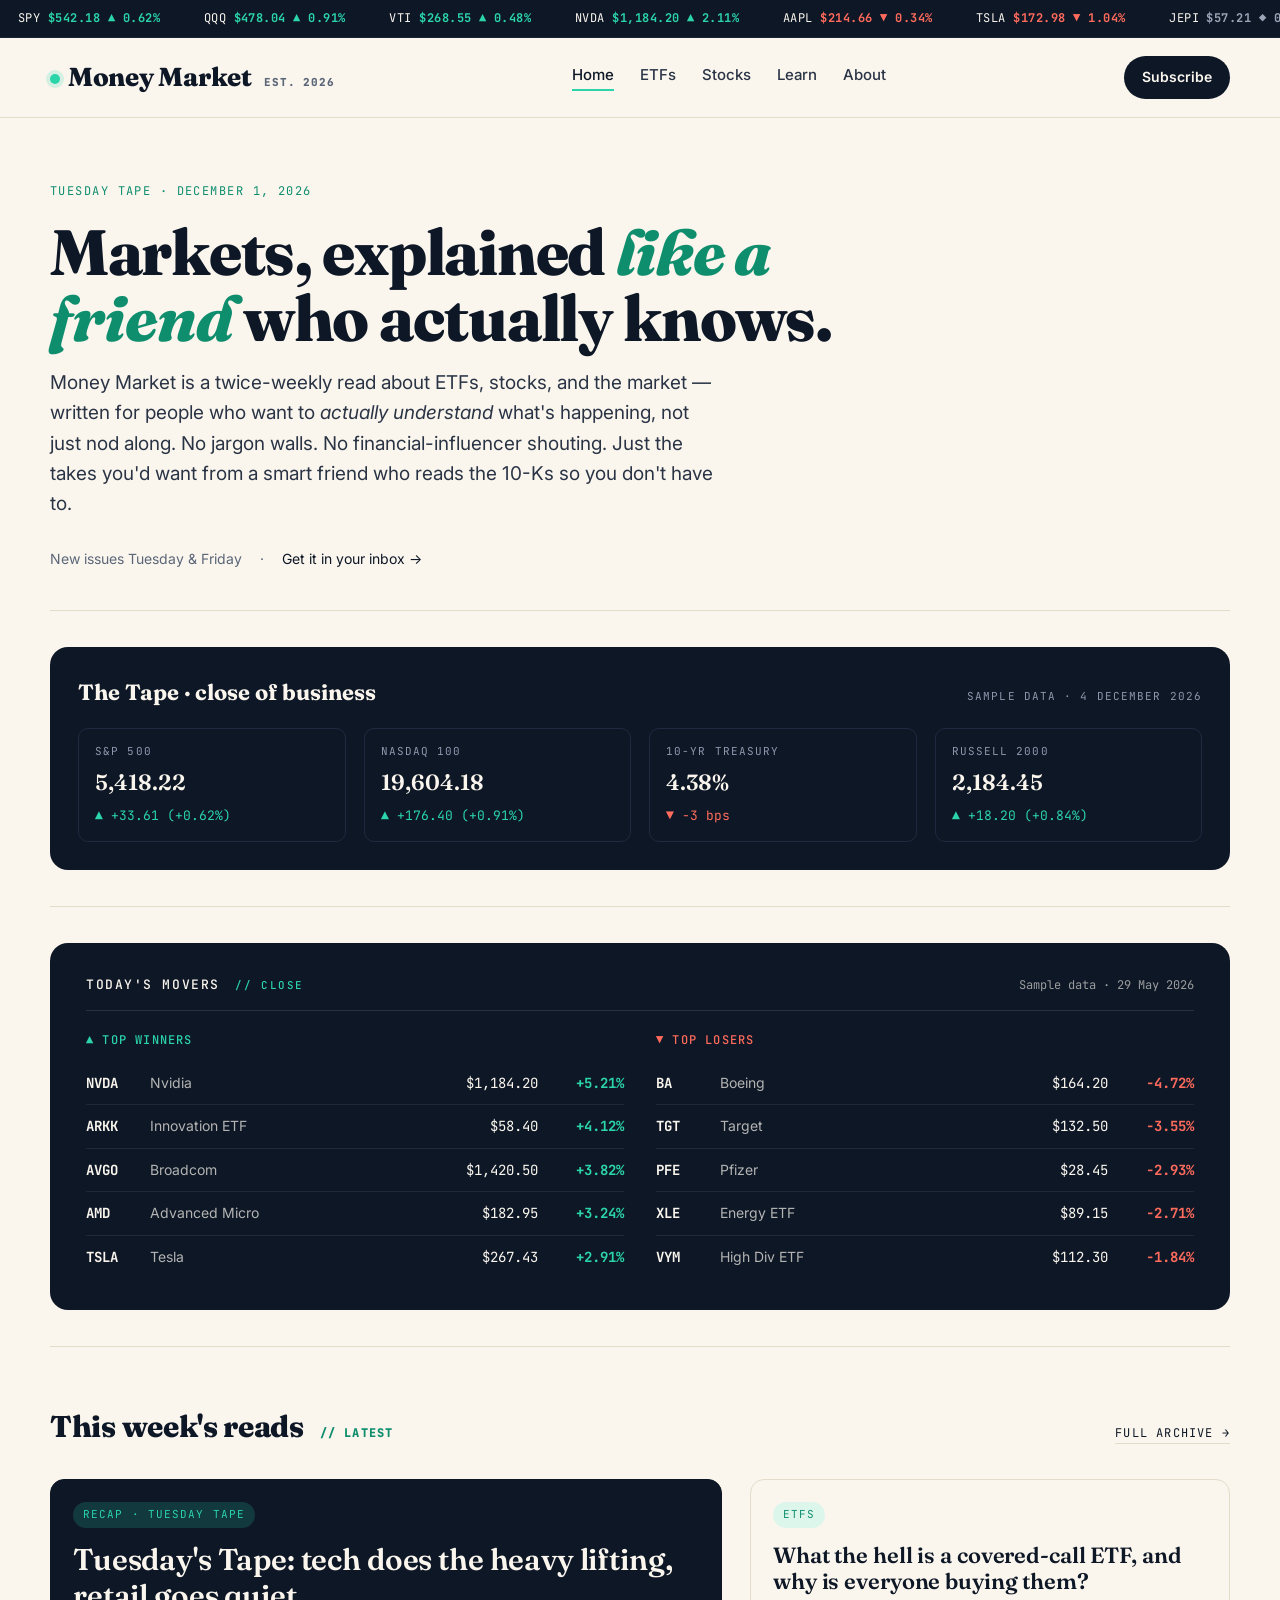
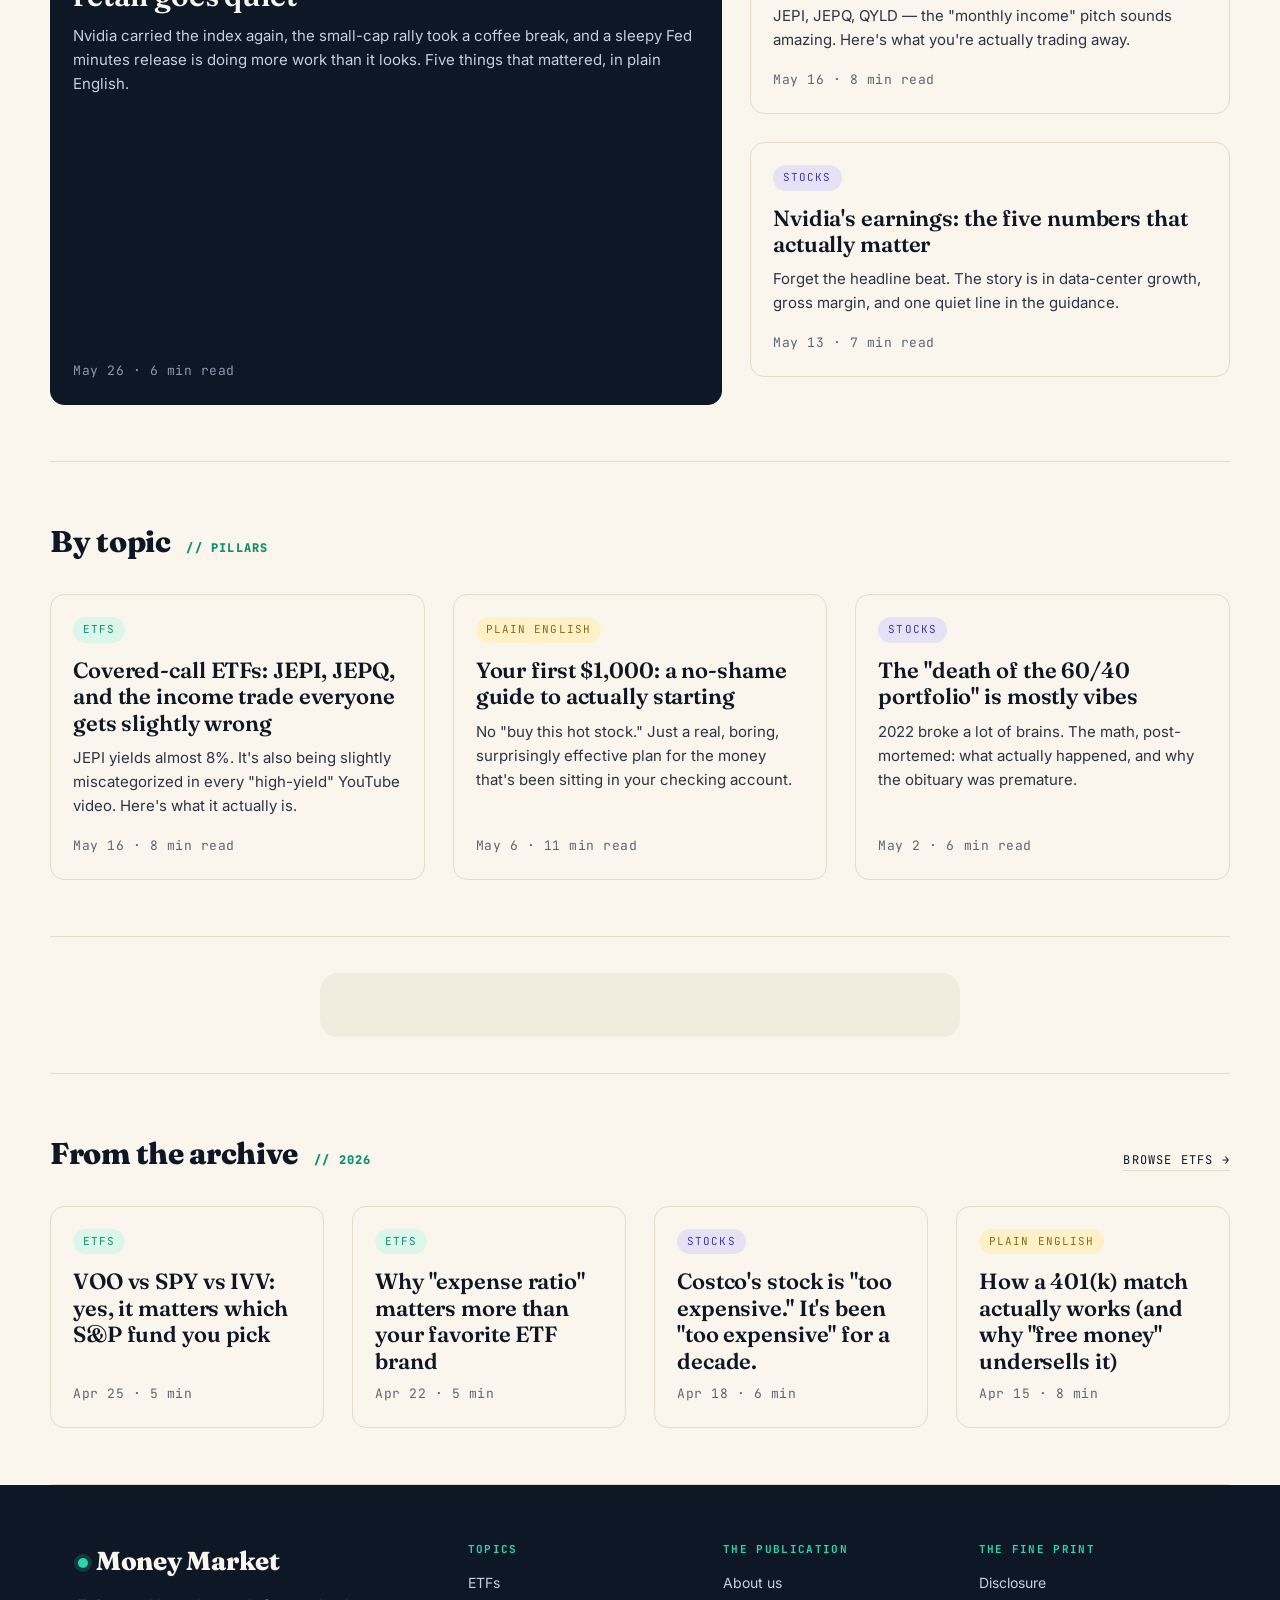
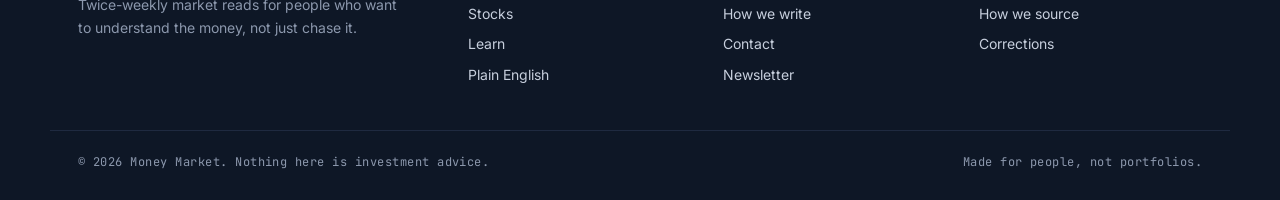
==== commit 4f6dec19: "Add Learn tab + winners/losers, remove Crypto vertical" ====
--- a/index.html
+++ b/index.html
@@ -4,7 +4,7 @@
   <meta charset="utf-8">
   <meta name="viewport" content="width=device-width, initial-scale=1">
   <title>Money Market — Markets, explained like a friend who actually knows.</title>
-  <meta name="description" content="Twice-weekly takes on ETFs, stocks, and crypto for people who want to actually understand what's happening — not just nod along.">
+  <meta name="description" content="Twice-weekly takes on ETFs, stocks, and the market for people who want to actually understand what's happening — not just nod along.">
   <link rel="stylesheet" href="styles.css">
 </head>
 <body>
@@ -18,12 +18,12 @@
       <span>NVDA <b class="up">$1,184.20 ▲ 2.11%</b></span>
       <span>AAPL <b class="down">$214.66 ▼ 0.34%</b></span>
       <span>TSLA <b class="down">$172.98 ▼ 1.04%</b></span>
-      <span>BTC <b class="up">$67,402 ▲ 1.30%</b></span>
-      <span>ETH <b class="up">$3,712 ▲ 0.88%</b></span>
       <span>JEPI <b class="flat">$57.21 ◆ 0.02%</b></span>
       <span>SCHD <b class="up">$28.94 ▲ 0.21%</b></span>
       <span>VOO <b class="up">$498.10 ▲ 0.59%</b></span>
-      <span>SOL <b class="down">$162.40 ▼ 2.10%</b></span>
+      <span>MSFT <b class="up">$432.85 ▲ 0.74%</b></span>
+      <span>GOOGL <b class="up">$176.40 ▲ 1.15%</b></span>
+      <span>AVGO <b class="up">$1,420.50 ▲ 3.82%</b></span>
       <!-- duplicated for seamless loop -->
       <span>SPY <b class="up">$542.18 ▲ 0.62%</b></span>
       <span>QQQ <b class="up">$478.04 ▲ 0.91%</b></span>
@@ -31,8 +31,8 @@
       <span>NVDA <b class="up">$1,184.20 ▲ 2.11%</b></span>
       <span>AAPL <b class="down">$214.66 ▼ 0.34%</b></span>
       <span>TSLA <b class="down">$172.98 ▼ 1.04%</b></span>
-      <span>BTC <b class="up">$67,402 ▲ 1.30%</b></span>
-      <span>ETH <b class="up">$3,712 ▲ 0.88%</b></span>
+      <span>MSFT <b class="up">$432.85 ▲ 0.74%</b></span>
+      <span>AVGO <b class="up">$1,420.50 ▲ 3.82%</b></span>
     </div>
   </div>
 
@@ -46,7 +46,7 @@
         <a href="index.html" class="active">Home</a>
         <a href="etfs.html">ETFs</a>
         <a href="stocks.html">Stocks</a>
-        <a href="crypto.html">Crypto</a>
+        <a href="learn.html">Learn</a>
         <a href="about.html">About</a>
       </nav>
       <a class="btn" href="#newsletter">Subscribe</a>
@@ -58,7 +58,7 @@
     <div class="hero__eyebrow" id="hero-eyebrow">Tuesday Tape · May 26, 2026</div>
     <h1 class="hero__title">Markets, explained <em>like a friend</em> who actually knows.</h1>
     <p class="hero__lede">
-      Money Market is a twice-weekly read about ETFs, stocks, and crypto — written for
+      Money Market is a twice-weekly read about ETFs, stocks, and the market — written for
       people who want to <em>actually understand</em> what's happening, not just nod along.
       No jargon walls. No financial-influencer shouting. Just the takes you'd want from a smart friend
       who reads the 10-Ks so you don't have to.
@@ -93,9 +93,41 @@
         <div class="snap__delta down">▼ −3 bps</div>
       </div>
       <div class="snap">
-        <div class="snap__label">Bitcoin</div>
-        <div class="snap__price">$67,402</div>
-        <div class="snap__delta up">▲ +1.30%</div>
+        <div class="snap__label">Russell 2000</div>
+        <div class="snap__price">2,184.45</div>
+        <div class="snap__delta up">▲ +18.20 (+0.84%)</div>
+      </div>
+    </div>
+  </section>
+
+  <!-- TOP MOVERS -->
+  <section class="wrap section section--tight">
+    <div class="movers">
+      <div class="movers__head">
+        <h3>Today's movers <small>// CLOSE</small></h3>
+        <span id="movers-date">Sample data · 29 May 2026</span>
+      </div>
+      <div class="movers__grid">
+        <div class="movers__col">
+          <h4 class="movers__title movers__title--up">▲ Top winners</h4>
+          <table class="movers__table">
+            <tr><td class="mt-ticker">NVDA</td><td class="mt-name">Nvidia</td><td class="mt-price">$1,184.20</td><td class="mt-change up">+5.21%</td></tr>
+            <tr><td class="mt-ticker">ARKK</td><td class="mt-name">Innovation ETF</td><td class="mt-price">$58.40</td><td class="mt-change up">+4.12%</td></tr>
+            <tr><td class="mt-ticker">AVGO</td><td class="mt-name">Broadcom</td><td class="mt-price">$1,420.50</td><td class="mt-change up">+3.82%</td></tr>
+            <tr><td class="mt-ticker">AMD</td><td class="mt-name">Advanced Micro</td><td class="mt-price">$182.95</td><td class="mt-change up">+3.24%</td></tr>
+            <tr><td class="mt-ticker">TSLA</td><td class="mt-name">Tesla</td><td class="mt-price">$267.43</td><td class="mt-change up">+2.91%</td></tr>
+          </table>
+        </div>
+        <div class="movers__col">
+          <h4 class="movers__title movers__title--down">▼ Top losers</h4>
+          <table class="movers__table">
+            <tr><td class="mt-ticker">BA</td><td class="mt-name">Boeing</td><td class="mt-price">$164.20</td><td class="mt-change down">−4.72%</td></tr>
+            <tr><td class="mt-ticker">TGT</td><td class="mt-name">Target</td><td class="mt-price">$132.50</td><td class="mt-change down">−3.55%</td></tr>
+            <tr><td class="mt-ticker">PFE</td><td class="mt-name">Pfizer</td><td class="mt-price">$28.45</td><td class="mt-change down">−2.93%</td></tr>
+            <tr><td class="mt-ticker">XLE</td><td class="mt-name">Energy ETF</td><td class="mt-price">$89.15</td><td class="mt-change down">−2.71%</td></tr>
+            <tr><td class="mt-ticker">VYM</td><td class="mt-name">High Div ETF</td><td class="mt-price">$112.30</td><td class="mt-change down">−1.84%</td></tr>
+          </table>
+        </div>
       </div>
     </div>
   </section>
@@ -113,7 +145,7 @@
         <h3 class="card__title"><a href="articles/tuesdays-tape.html">Tuesday's Tape: tech does the heavy lifting, retail goes quiet</a></h3>
         <p class="card__dek">
           Nvidia carried the index again, the small-cap rally took a coffee break, and a sleepy
-          stablecoin headline is doing more work than it looks. Five things that mattered, in plain English.
+          Fed minutes release is doing more work than it looks. Five things that mattered, in plain English.
         </p>
         <div class="card__meta">May 26 · 6 min read</div>
       </article>
@@ -142,10 +174,10 @@
     </div>
     <div class="grid grid--3">
       <article class="card">
-        <span class="card__chip card__chip--crypto">Crypto</span>
-        <h3 class="card__title"><a href="articles/stablecoins.html">Stablecoins, demystified: what makes them stable (and what makes them not)</a></h3>
-        <p class="card__dek">USDC, USDT, DAI, and the algorithmic dumpster fires. A field guide to the dollar's weird digital cousins.</p>
-        <div class="card__meta">May 9 · 9 min read</div>
+        <span class="card__chip card__chip--etf">ETFs</span>
+        <h3 class="card__title"><a href="articles/covered-call-etfs.html">Covered-call ETFs: JEPI, JEPQ, and the income trade everyone gets slightly wrong</a></h3>
+        <p class="card__dek">JEPI yields almost 8%. It's also being slightly miscategorized in every "high-yield" YouTube video. Here's what it actually is.</p>
+        <div class="card__meta">May 16 · 8 min read</div>
       </article>
       <article class="card">
         <span class="card__chip card__chip--plain">Plain English</span>
@@ -182,9 +214,9 @@
         <div class="card__meta">Apr 25 · 5 min</div>
       </article>
       <article class="card">
-        <span class="card__chip card__chip--crypto">Crypto</span>
-        <h3 class="card__title"><a href="crypto.html">Ethereum's "blob" upgrade, finally explained without the jargon</a></h3>
-        <div class="card__meta">Apr 22 · 7 min</div>
+        <span class="card__chip card__chip--etf">ETFs</span>
+        <h3 class="card__title"><a href="etfs.html">Why "expense ratio" matters more than your favorite ETF brand</a></h3>
+        <div class="card__meta">Apr 22 · 5 min</div>
       </article>
       <article class="card">
         <span class="card__chip card__chip--stocks">Stocks</span>
@@ -211,7 +243,7 @@
         <ul>
           <li><a href="etfs.html">ETFs</a></li>
           <li><a href="stocks.html">Stocks</a></li>
-          <li><a href="crypto.html">Crypto</a></li>
+          <li><a href="learn.html">Learn</a></li>
           <li><a href="#">Plain English</a></li>
         </ul>
       </div>
--- a/styles.css
+++ b/styles.css
@@ -259,6 +259,78 @@
 }
 .newsletter-embed iframe { max-width: 100% !important; width: 100% !important; }
 
+/* ---------- Movers (winners/losers) ---------- */
+.movers {
+  background: var(--ink); color: var(--paper); border-radius: 18px;
+  padding: 32px 36px;
+}
+.movers__head {
+  display: flex; justify-content: space-between; align-items: baseline;
+  margin: 0 0 20px;
+  border-bottom: 1px solid rgba(250,246,238,0.12); padding-bottom: 14px;
+}
+.movers__head h3 {
+  font-family: var(--mono); font-size: 13px; font-weight: 500;
+  text-transform: uppercase; letter-spacing: .12em; margin: 0;
+  color: var(--paper);
+}
+.movers__head h3 small {
+  color: var(--mint); font-weight: 500; margin-left: 6px;
+}
+.movers__head span {
+  font-family: var(--mono); font-size: 12px; color: rgba(250,246,238,0.6);
+}
+.movers__grid {
+  display: grid; grid-template-columns: 1fr 1fr; gap: 32px;
+}
+.movers__title {
+  font-family: var(--mono); font-size: 12px; font-weight: 500;
+  text-transform: uppercase; letter-spacing: .1em; margin: 0 0 12px;
+}
+.movers__title--up { color: var(--mint); }
+.movers__title--down { color: var(--coral); }
+.movers__table { width: 100%; border-collapse: collapse; }
+.movers__table tr { border-bottom: 1px solid rgba(250,246,238,0.08); }
+.movers__table tr:last-child { border-bottom: 0; }
+.movers__table td { padding: 10px 0; font-size: 14px; vertical-align: middle; }
+.mt-ticker { font-family: var(--mono); font-weight: 700; color: var(--paper); width: 64px; }
+.mt-name { color: rgba(250,246,238,0.7); font-size: 13px; }
+.mt-price { font-family: var(--mono); font-size: 13px; color: var(--paper); text-align: right; padding-right: 10px !important; }
+.mt-change { font-family: var(--mono); font-weight: 700; font-size: 14px; text-align: right; width: 76px; }
+.mt-change.up { color: var(--mint); }
+.mt-change.down { color: var(--coral); }
+@media (max-width: 760px) {
+  .movers { padding: 24px 20px; }
+  .movers__grid { grid-template-columns: 1fr; gap: 24px; }
+  .mt-name { display: none; }
+}
+
+/* ---------- Learn page ---------- */
+.learn-grid {
+  display: grid; grid-template-columns: repeat(auto-fit, minmax(280px, 1fr));
+  gap: 28px; margin-top: 24px;
+}
+.learn-card {
+  background: var(--paper-2); border-radius: 14px; overflow: hidden;
+  display: flex; flex-direction: column;
+  border: 1px solid var(--rule);
+}
+.learn-card video {
+  width: 100%; height: auto; display: block;
+  background: var(--ink); aspect-ratio: 9 / 16; object-fit: cover;
+}
+.learn-card__body { padding: 18px 22px 22px; }
+.learn-card__chip {
+  font-family: var(--mono); font-size: 11px; text-transform: uppercase; letter-spacing: .12em;
+  color: var(--mint-deep); margin-bottom: 8px;
+}
+.learn-card__title {
+  font-family: var(--display); font-size: 19px; line-height: 1.25; margin: 0 0 8px;
+}
+.learn-card__dek {
+  font-size: 14px; color: var(--ink-soft); line-height: 1.55; margin: 0;
+}
+
 /* ---------- Article ---------- */
 .article {
   max-width: 720px; margin: 0 auto;
